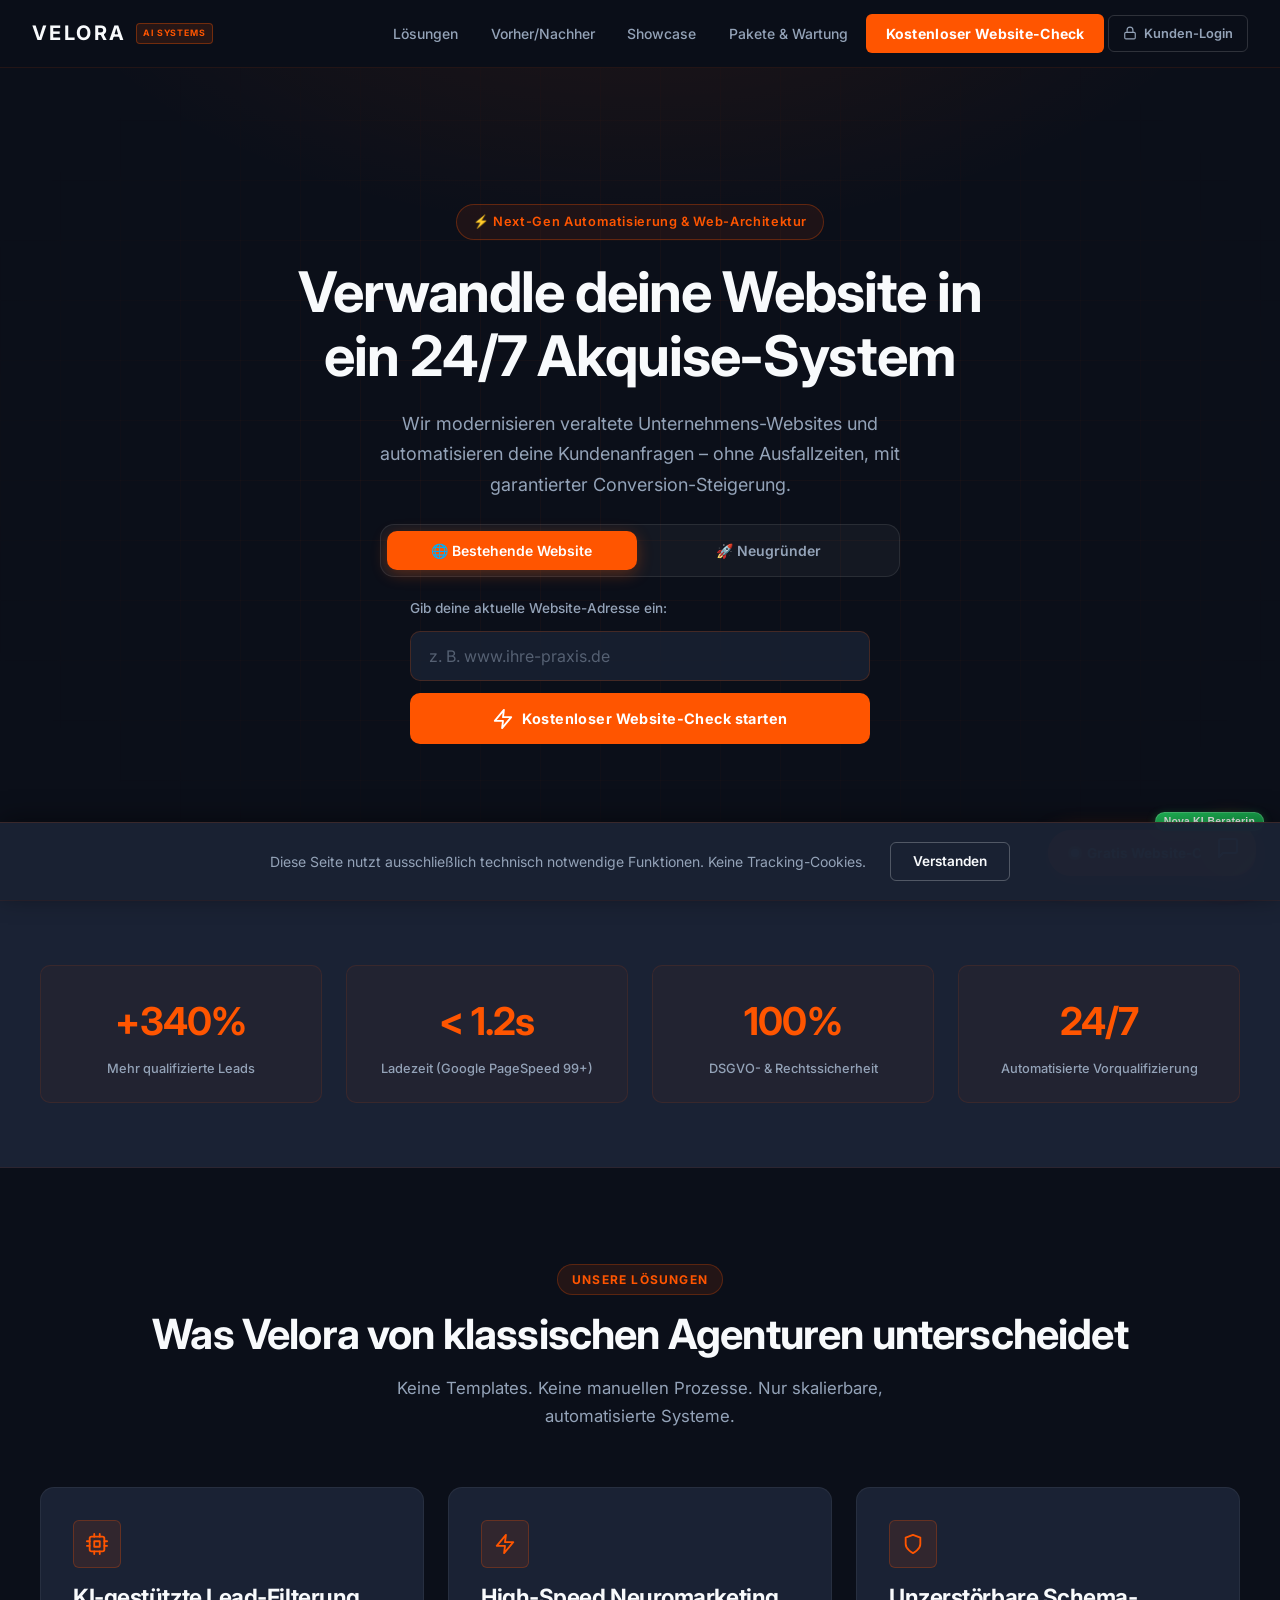
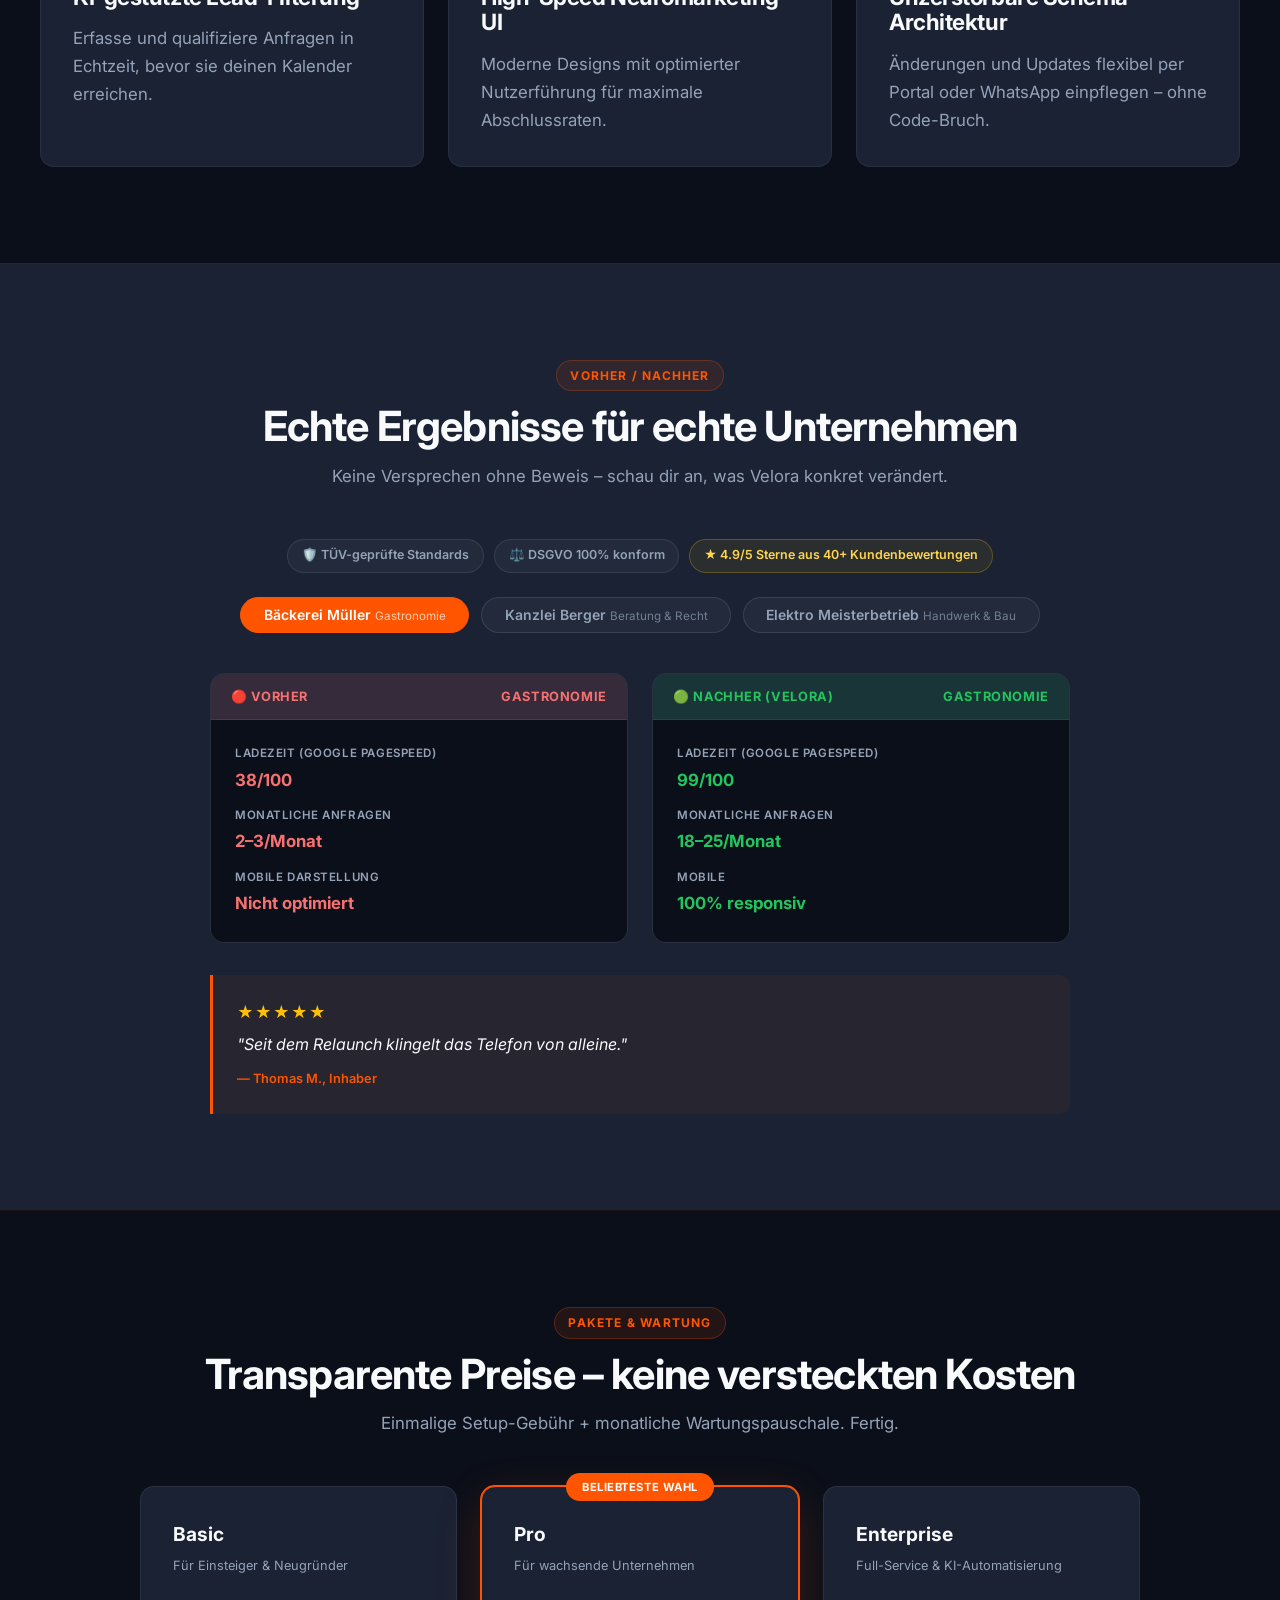
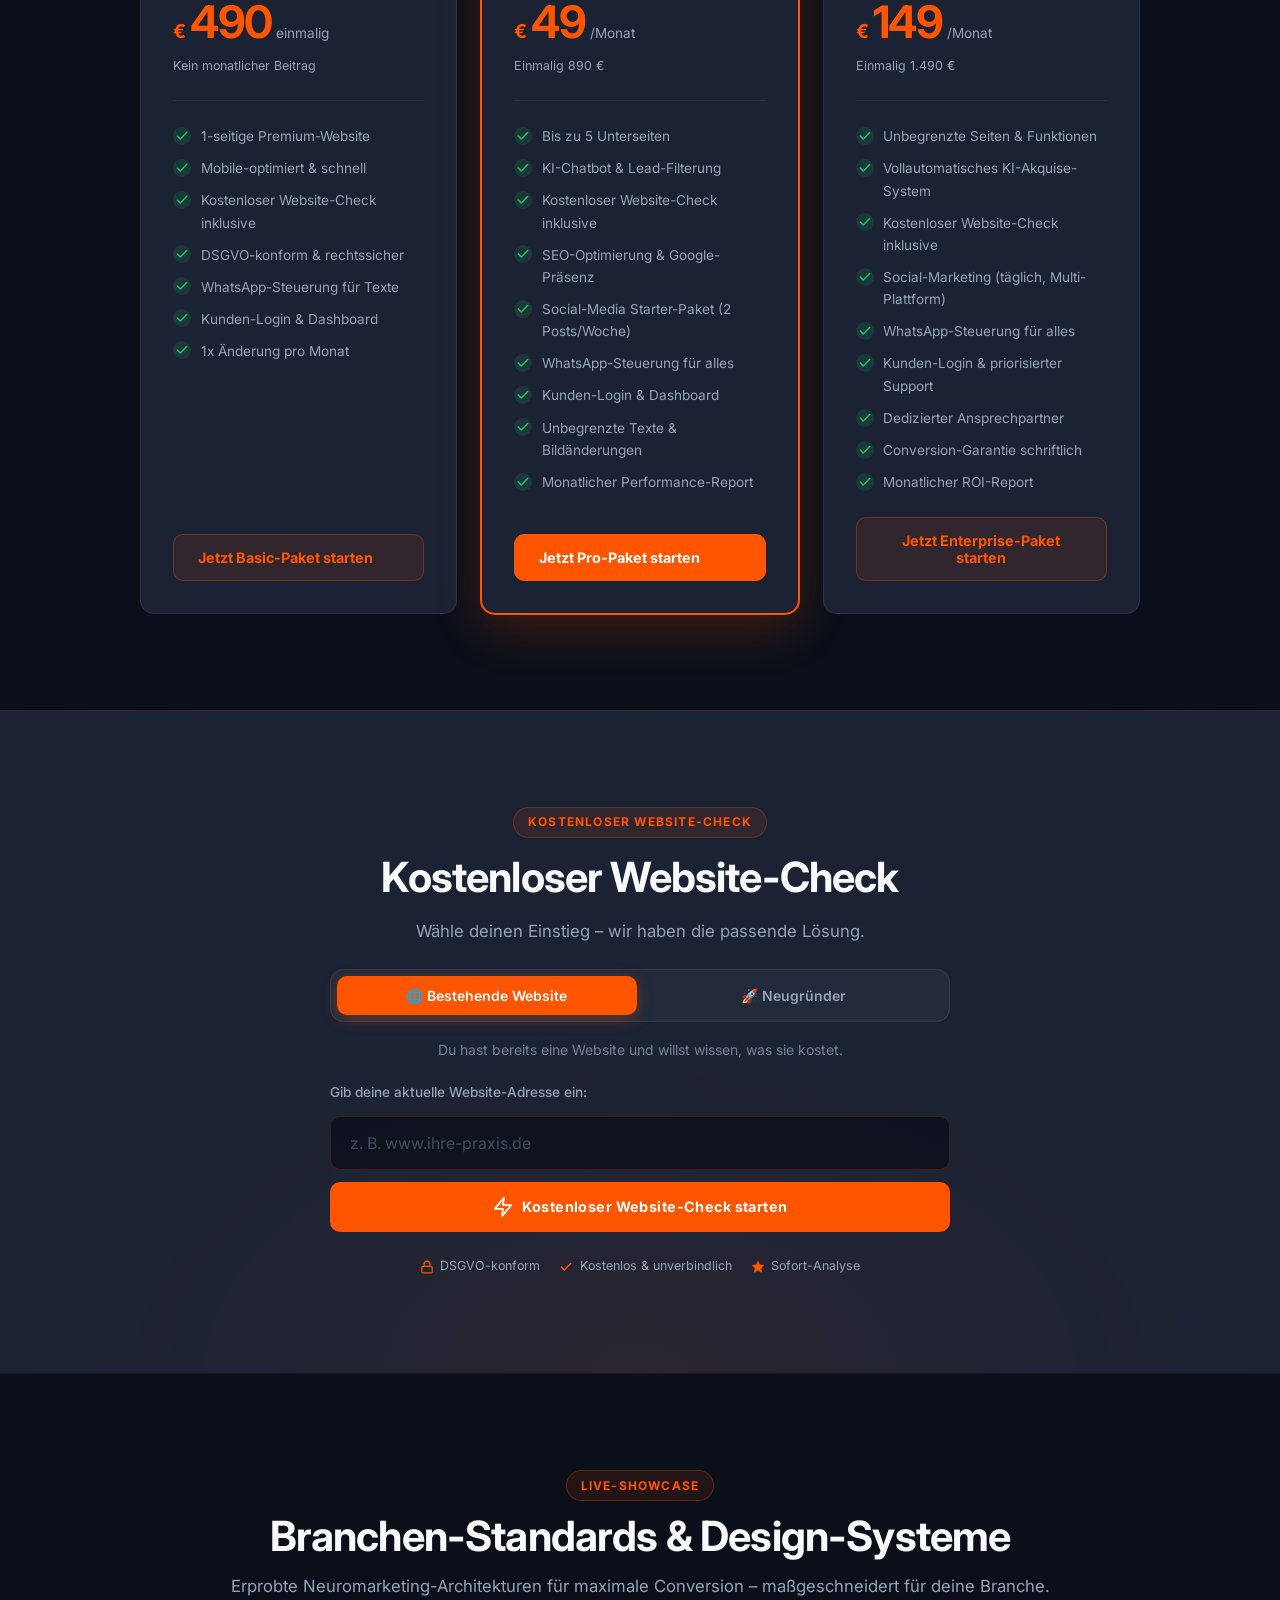
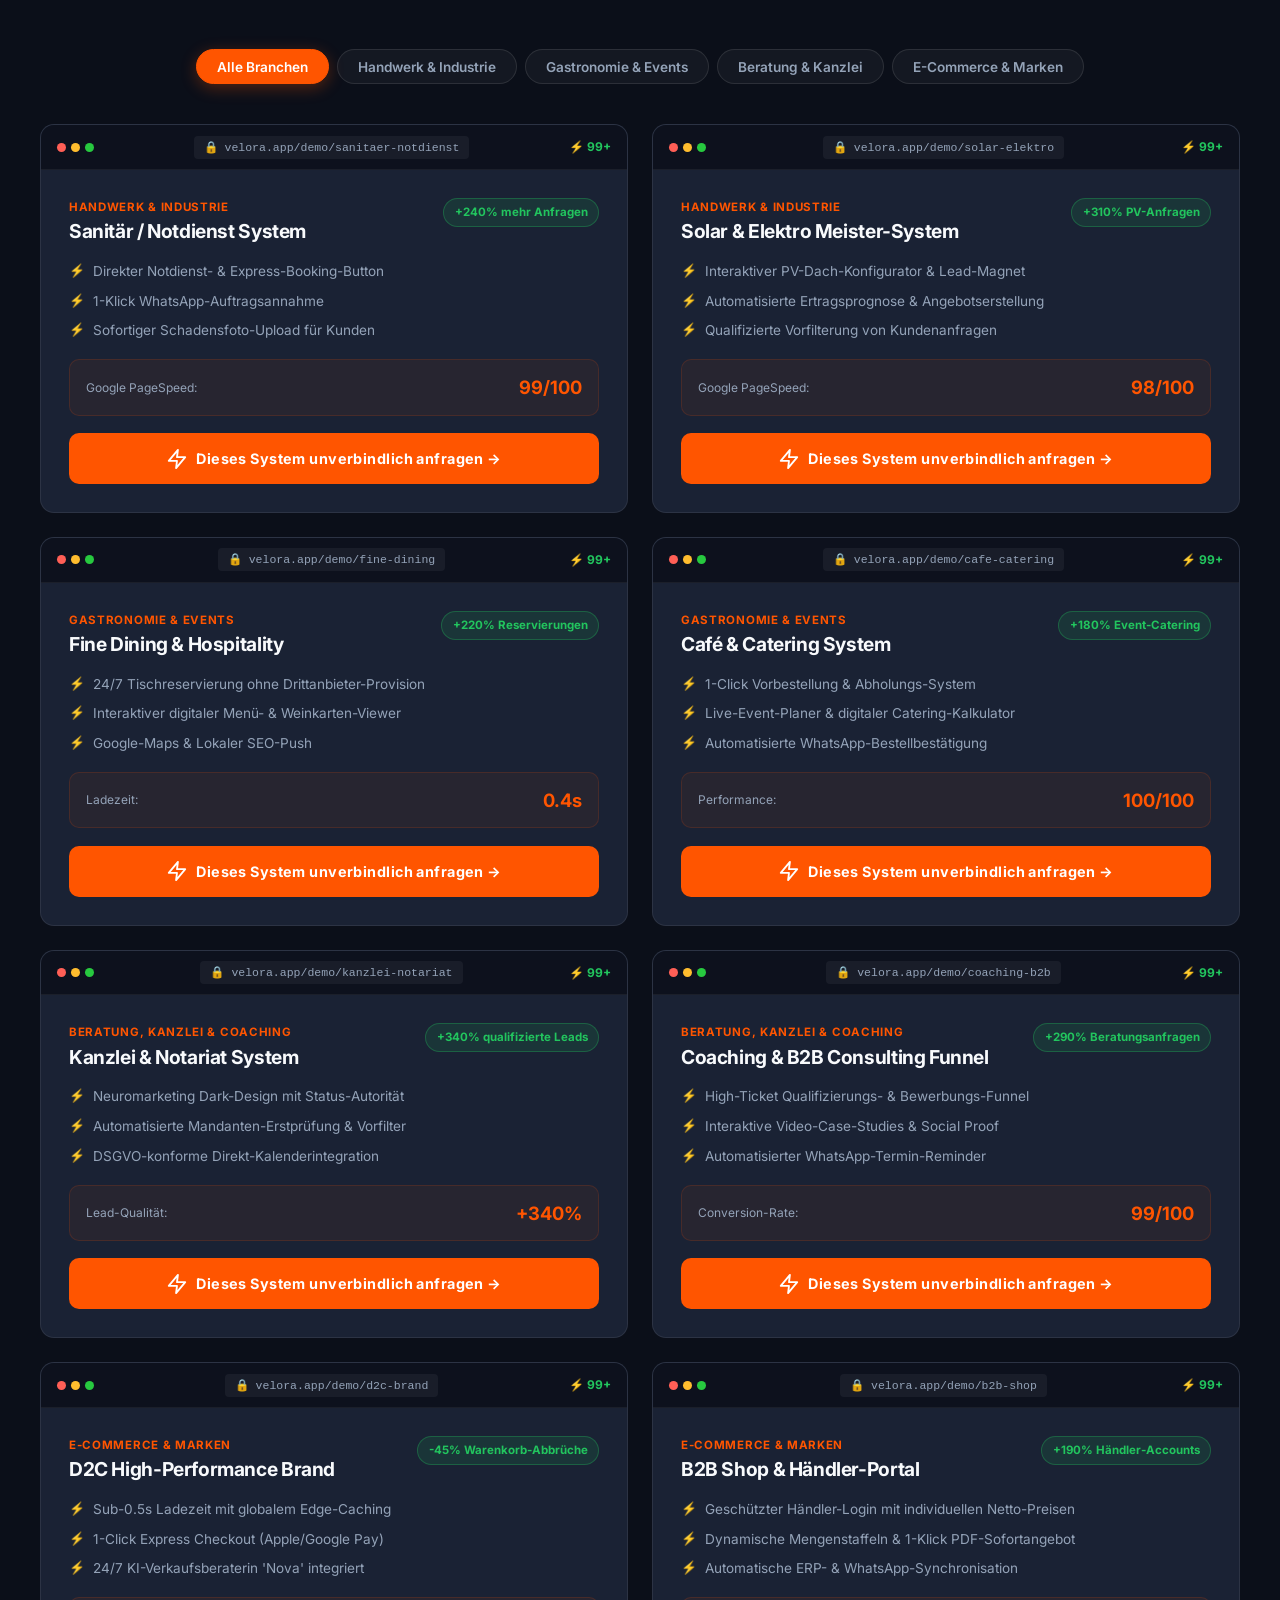
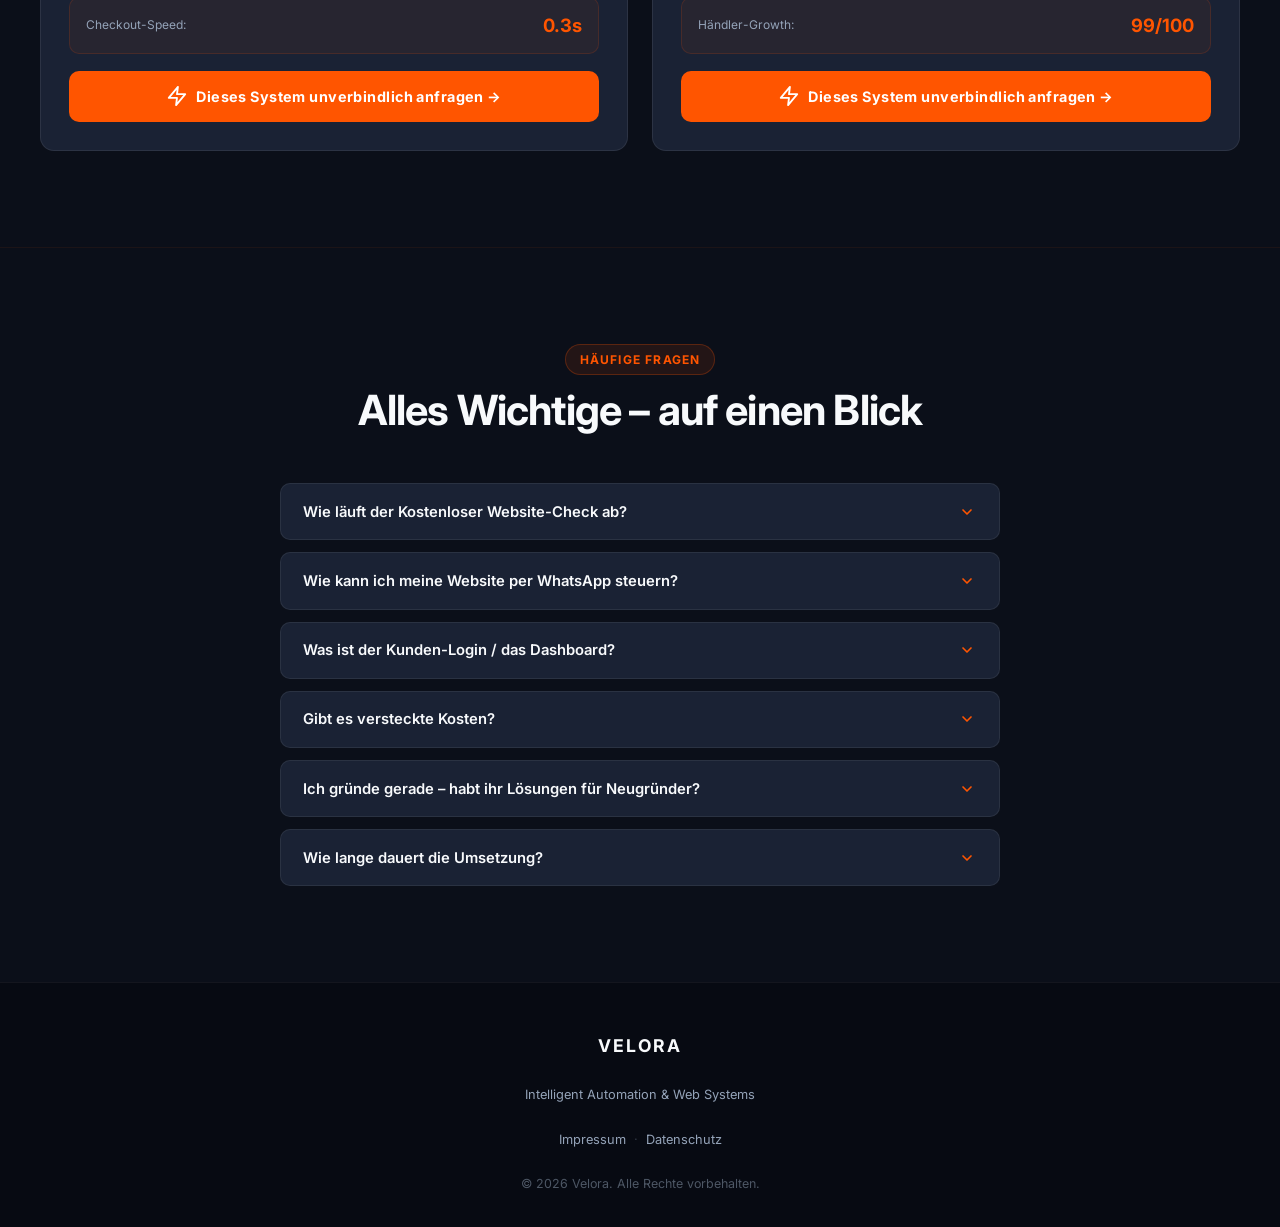
==== index.html @ 571283d9 "Initiales Update: Nova Button Entkopplung und UI Fixes" ====
<!DOCTYPE html>
<html lang="de">
<head>
  <meta charset="UTF-8">
  <meta name="viewport" content="width=device-width, initial-scale=1.0">
  <title>Velora – Kostenloser Website-Check & KI-Webdesign-Agentur</title>
  <meta name="description" content="Velora modernisiert Websites und automatisiert Kundenanfragen – mit KI-gestützter Lead-Filterung. Kostenloser Website-Check für Speed, Mobile & SEO.">
  <meta name="robots" content="index, follow">
  <link rel="preconnect" href="https://fonts.googleapis.com">
  <link rel="preconnect" href="https://fonts.gstatic.com" crossorigin>
  <link rel="preload" href="https://fonts.googleapis.com/css2?family=Inter:wght@300;400;500;600;700&display=swap" as="style">
  <link href="https://fonts.googleapis.com/css2?family=Inter:wght@300;400;500;600;700&display=swap" rel="stylesheet" media="print" onload="this.media='all'">
  <noscript>
    <link href="https://fonts.googleapis.com/css2?family=Inter:wght@300;400;500;600;700&display=swap" rel="stylesheet">
  </noscript>
  <link rel="stylesheet" href="style.css">
</head>
<body>

  <!-- SLOT 1: Navbar -->
  <nav id="slot-navbar" class="navbar" role="navigation" aria-label="Hauptnavigation"></nav>

  <main>
    <!-- SLOT 2: Hero + 2-Wege-Funnel-Einstieg -->
    <header id="slot-hero" class="hero" role="banner"></header>

    <!-- SLOT 3: Social Proof / Metrics -->
    <section id="slot-metrics" class="metrics-section" aria-label="Leistungskennzahlen"></section>

    <!-- SLOT 4: Features / Lösungen -->
    <section id="slot-features" class="features-section" aria-label="Unsere Lösungen"></section>

    <!-- SLOT 4b: Vorher/Nachher Showcase -->
    <section id="slot-showcase" class="showcase-section" aria-label="Vorher/Nachher Vergleich"></section>

    <!-- SLOT 4c: Pakete & Preise -->
    <section id="slot-pricing" class="pricing-section" aria-label="Pakete und Preise"></section>

    <!-- SLOT 5: Kostenloser Website-Check / 2-Wege-Funnel -->
    <section id="slot-funnel" class="funnel-section" aria-label="Kostenloser Website-Check starten"></section>

    <!-- SLOT 5b: Live-Showcase & Template-Sektion -->
    <section id="slot-templates" class="templates-section" aria-label="Branchen-Standards & Design-Systeme"></section>

    <!-- SLOT 5c: FAQ -->
    <section id="slot-faq" class="faq-section" aria-label="Häufige Fragen"></section>
  </main>

  <!-- SLOT 6: Footer / Legal Hub -->
  <footer id="slot-footer" role="contentinfo"></footer>

  <!-- High-Converting Express-Anfragemodal -->
  <div id="inquiry-modal" class="inquiry-modal-overlay hidden" role="dialog" aria-modal="true" aria-labelledby="modal-headline">
    <div class="inquiry-modal-dialog">
      <button id="modal-close-btn" class="modal-close-btn" aria-label="Modal schließen" type="button">✕</button>
      
      <div class="modal-header">
        <span id="modal-pkg-badge" class="modal-pkg-badge">Ausgewählt: Pro Paket</span>
        <h3 id="modal-headline" class="modal-title">Kostenloses Strategiekonzept anfordern</h3>
        <p class="modal-subtitle">Wir analysieren deine Anforderungen und erstellen einen 100% maßgeschneiderten Umsetzungsplan.</p>
      </div>

      <form id="inquiry-form" class="modal-form" novalidate>
        <div class="modal-field">
          <label for="modal-name" class="modal-label">Dein Name oder Unternehmensname</label>
          <input type="text" id="modal-name" name="name" class="modal-input" placeholder="z. B. Dr. Markus Weber" required autocomplete="name">
        </div>

        <div class="modal-field">
          <label for="modal-phone" class="modal-label">
            WhatsApp / Mobilnummer
            <span class="modal-label-hint">⚡ Bevorzugter Express-Kanal</span>
          </label>
          <div class="modal-input-icon-wrap">
            <span class="modal-input-icon">📱</span>
            <input type="tel" id="modal-phone" name="phone" class="modal-input with-icon" placeholder="z. B. +49 171 2345678" required autocomplete="tel">
          </div>
        </div>

        <div class="modal-field">
          <label for="modal-email" class="modal-label">E-Mail-Adresse</label>
          <input type="email" id="modal-email" name="email" class="modal-input" placeholder="z. B. weber@unternehmen.de" required autocomplete="email">
        </div>

        <button type="submit" id="modal-submit-btn" class="btn-primary modal-submit-btn">
          <span>Kostenloses Strategiekonzept anfordern →</span>
        </button>

        <div class="modal-trust-line">
          <span>🔒 100% vertraulich</span>
          <span>·</span>
          <span>⚡ Antwort in unter 15 Min.</span>
          <span>·</span>
          <span>🤝 Keine Verkaufsmaschen</span>
        </div>
      </form>

      <div id="modal-success-state" class="modal-success hidden" aria-live="polite">
        <div class="modal-success-icon">✅</div>
        <h4>Anfrage erfolgreich eingegangen!</h4>
        <p id="modal-success-msg">Vielen Dank! Wir erstellen dein maßgeschneidertes Strategiekonzept und melden uns in weniger als 15 Minuten bei dir.</p>
        <a id="modal-wa-direct-btn" href="#" target="_blank" rel="noopener noreferrer" class="btn-secondary modal-wa-btn">
          <span>💬 Direkt auf WhatsApp chatten</span>
        </a>
      </div>
    </div>
  </div>

  <!-- Cookie Banner (JS-injiziert) -->
  <div id="cookie-banner" class="cookie-banner hidden" role="dialog" aria-label="Cookie-Hinweis">
    <p>Diese Seite nutzt ausschließlich technisch notwendige Funktionen. Keine Tracking-Cookies.</p>
    <button id="accept-cookies" class="btn-outline">Verstanden</button>
  </div>

  <!-- Floating CTA -->
  <a id="floating-cta" href="#check" class="floating-cta" aria-label="Kostenloser Website-Check starten">
    <span class="floating-cta-pulse"></span>
    Gratis Website-Check
  </a>

  <!-- 24/7 Nova KI-Beraterin Chatbot Widget -->
  <div id="chatbot-widget" class="chatbot-widget" aria-label="Nova KI-Beraterin">
    <button id="chatbot-toggle" class="chatbot-toggle-btn" aria-expanded="false" aria-controls="chatbot-window">
      <svg xmlns="http://www.w3.org/2000/svg" width="24" height="24" viewBox="0 0 24 24" fill="none" stroke="currentColor" stroke-width="2" stroke-linecap="round" stroke-linejoin="round" aria-hidden="true"><path d="M21 15a2 2 0 0 1-2 2H7l-4 4V5a2 2 0 0 1 2-2h14a2 2 0 0 1 2 2z"/></svg>
      <span class="chatbot-badge">Nova KI-Beraterin</span>
    </button>
    <div id="chatbot-window" class="chatbot-window hidden" role="dialog" aria-label="Nova KI-Beraterin Chat">
      <!-- Mobiler Drag-Handle -->
      <div class="chatbot-drag-handle-wrap" id="chatbot-drag-handle-area" aria-hidden="true">
        <div class="chatbot-drag-handle"></div>
      </div>

      <div class="chatbot-header" id="chatbot-header">
        <div class="chatbot-header-info">
          <span class="chatbot-nova-name">⚡ Nova</span>
          <span class="chatbot-status">● Online – 24/7 KI-Beraterin</span>
        </div>
        <div style="display:flex;align-items:center;gap:0.5rem;">
          <button id="chatbot-mute" class="chatbot-mute-btn" type="button" aria-label="Ton aus" title="Ton ein/aus">🔊</button>
          <button id="chatbot-close" class="chatbot-close-btn" type="button" aria-label="Chat schließen" title="Chat schließen">✕</button>
        </div>
      </div>
      <div class="chatbot-body" id="chatbot-messages">
        <div class="chat-msg bot">
          <p>Hallo! Ich bin <strong>Nova</strong>, deine KI-Beraterin von Velora. Ich helfe dir bei Fragen zu Preisen, Website-Check, WhatsApp-Steuerung und mehr. Wie kann ich dir helfen?</p>
        </div>
        <div class="chatbot-quick-btns">
          <button class="quick-btn" data-query="Preise">💶 Preise</button>
          <button class="quick-btn" data-query="Website-Check">🔍 Website-Check</button>
          <button class="quick-btn" data-query="WhatsApp">📱 WhatsApp</button>
          <button class="quick-btn" data-query="Neugründer">🚀 Neugründer</button>
        </div>
      </div>
      <div class="chatbot-input-area">
        <label for="chatbot-input" class="visually-hidden">Deine Nachricht</label>
        <input type="text" id="chatbot-input" placeholder="Frage eingeben..." autocomplete="off" maxlength="300">
        <button id="chatbot-send" aria-label="Senden">
          <svg xmlns="http://www.w3.org/2000/svg" width="16" height="16" viewBox="0 0 24 24" fill="none" stroke="currentColor" stroke-width="2.5" stroke-linecap="round" stroke-linejoin="round" aria-hidden="true"><line x1="22" y1="2" x2="11" y2="13"/><polygon points="22 2 15 22 11 13 2 9 22 2"/></svg>
          Senden
        </button>
      </div>
    </div>
  </div>

  <script src="script.js" defer></script>
</body>
</html>
---- style.css ----
/* ============================================================
   VELORA – style.css
   Engine-Datei: KEINE direkten Brand-Werte hier.
   Alle Tokens werden via :root CSS-Variablen aus script.js gesetzt.
   Rule 00: Layout IMMER flex-direction:column / width:100%
   Rule 02: 60-30-10 Neuromarketing Dark-Theme (Schwarz / Slate / Orange)

   MOBILE-FIRST (Modul-Schritt 1)
   • Breakpoint 767px: Hamburger-Menü, Floating-Zonen, Chatbot-Fullscreen
   • Breakpoint 480px: Kleine Screens, fluide clamp()-Werte
   • Floating-CTA: rechts-unten | Nova-Icon: links-unten — NO-OVERLAP
   • Chatbot: isoliertes Fullscreen-Modal auf Mobile (z-index 1200)
   ============================================================ */

/* ---------- RESET & BASE ---------- */
*, *::before, *::after {
  margin: 0;
  padding: 0;
  box-sizing: border-box;
}

html {
  scroll-behavior: smooth;
  font-size: 16px;
  /* Mobile-Unfreeze: immer scrollbar */
  overflow-y: auto;
}

body {
  background-color: var(--color-primary, #0B0F19);
  color: var(--color-text-primary, #F8FAFC);
  font-family: var(--font-family, 'Inter', sans-serif);
  line-height: 1.65;
  overflow-x: hidden;
  /* Mobile-Unfreeze: kein globaler overflow-hidden ausser explizit gesetzt */
  overflow-y: auto;
  -webkit-font-smoothing: antialiased;
  -moz-osx-font-smoothing: grayscale;
  text-rendering: optimizeLegibility;
}

/* Gestochen scharfe Lesbarkeit: KEIN Blur auf Hauptstrukturen */
body, header, main, #slot-hero, .hero, .navbar, footer, section {
  backdrop-filter: none !important;
  -webkit-backdrop-filter: none !important;
  filter: none !important;
}

/* ---------- TYPOGRAPHY ---------- */
h1, h2, h3, h4 {
  font-weight: var(--heading-weight, 700);
  line-height: 1.15;
  letter-spacing: -0.02em;
}

h1 { font-size: clamp(2rem, 5vw, 3.5rem); }
h2 { font-size: clamp(1.6rem, 3.5vw, 2.6rem); }
h3 { font-size: clamp(1.1rem, 2.5vw, 1.4rem); }

p {
  font-size: clamp(0.95rem, 2vw, 1.05rem);
  color: var(--color-text-secondary, #94A3B8);
  word-break: break-word;
}

a {
  color: var(--color-accent, #FF5500);
  text-decoration: none;
  transition: opacity 0.2s ease;
}

a:hover { opacity: 0.8; }

/* ---------- UTILITY ---------- */
.hidden { display: none !important; }

.visually-hidden {
  position: absolute;
  width: 1px; height: 1px;
  margin: -1px; overflow: hidden;
  clip: rect(0,0,0,0); white-space: nowrap; border: 0;
}

.container {
  width: 100%;
  max-width: var(--container-width, 1200px);
  margin: 0 auto;
  padding: 0 1.5rem;
}

/* ---------- SLOT 1: NAVBAR ---------- */
.navbar {
  position: fixed;
  top: 0; left: 0; right: 0;
  z-index: 900;
  display: flex;
  align-items: center;
  justify-content: space-between;
  padding: 0 2rem;
  height: 68px;
  background: rgba(11, 15, 25, 0.98);
  border-bottom: 1px solid color-mix(in srgb, var(--color-accent, #FF5500) 10%, transparent);
  transition: background 0.3s ease;
}

.navbar.scrolled {
  background: rgba(11, 15, 25, 0.98);
  box-shadow: 0 4px 30px rgba(0, 0, 0, 0.5);
}

/* Logo */
.navbar-logo {
  display: flex;
  align-items: center;
  gap: 0.6rem;
  text-decoration: none;
}

.logo-text {
  font-size: 1.25rem;
  font-weight: 700;
  letter-spacing: 0.12em;
  color: var(--color-text-primary, #F8FAFC);
}

.logo-badge {
  font-size: 0.55rem;
  font-weight: 700;
  letter-spacing: 0.1em;
  color: var(--color-accent, #FF5500);
  background: rgba(255, 85, 0, 0.12);
  border: 1px solid rgba(255, 85, 0, 0.35);
  padding: 2px 6px;
  border-radius: 4px;
  white-space: nowrap;
}

/* Nav links */
.navbar-nav {
  display: flex;
  align-items: center;
  gap: 0.25rem;
  list-style: none;
}

.nav-item a {
  display: block;
  padding: 0.5rem 0.9rem;
  font-size: 0.875rem;
  font-weight: 500;
  color: var(--color-text-secondary, #94A3B8);
  border-radius: var(--radius-sm, 6px);
  transition: color 0.2s, background 0.2s;
}

.nav-item a:hover {
  color: var(--color-text-primary, #F8FAFC);
  background: rgba(255,255,255,0.05);
  opacity: 1;
}

/* Nav CTA – Orange */
.nav-item.is-cta a {
  background: var(--color-accent, #FF5500);
  color: #fff !important;
  font-weight: 700;
  padding: 0.5rem 1.2rem;
  border-radius: var(--radius-sm, 6px);
  letter-spacing: 0.02em;
  transition: background 0.2s, transform 0.15s, box-shadow 0.2s;
}

.nav-item.is-cta a:hover {
  background: var(--color-accent-hover, #E04B00);
  transform: translateY(-1px);
  box-shadow: 0 4px 16px rgba(255, 85, 0, 0.4);
  opacity: 1;
}

/* Portal-Login Button */
.nav-item.is-portal-link a {
  display: flex;
  align-items: center;
  gap: 0.4rem;
  font-size: 0.8rem;
  font-weight: 600;
  color: var(--color-text-secondary, #94A3B8) !important;
  border: 1px solid rgba(255,255,255,0.15);
  border-radius: var(--radius-sm, 6px);
  padding: 0.45rem 0.9rem;
  transition: border-color 0.2s, color 0.2s;
}

.nav-item.is-portal-link a:hover {
  border-color: var(--color-accent, #FF5500);
  color: var(--color-text-primary, #F8FAFC) !important;
  opacity: 1;
}

/* ---------- SLOT 2: HERO ---------- */
.hero {
  position: relative;
  min-height: 100vh;
  display: flex;
  align-items: center;
  justify-content: center;
  padding: 8rem 1.5rem 5rem;
  overflow: hidden;
  background: radial-gradient(ellipse 80% 60% at 50% -10%, rgba(255, 85, 0, 0.10) 0%, transparent 60%),
              var(--color-primary, #0B0F19);
}

/* Animated grid */
.hero::before {
  content: '';
  position: absolute;
  inset: 0;
  background-image:
    linear-gradient(rgba(255, 85, 0, 0.04) 1px, transparent 1px),
    linear-gradient(90deg, rgba(255, 85, 0, 0.04) 1px, transparent 1px);
  background-size: 60px 60px;
  mask-image: radial-gradient(ellipse at center, black 30%, transparent 80%);
  -webkit-mask-image: radial-gradient(ellipse at center, black 30%, transparent 80%);
  pointer-events: none;
}

.hero-inner {
  position: relative;
  z-index: 1;
  width: 100%;
  max-width: 780px;
  text-align: center;
  display: flex;
  flex-direction: column;
  align-items: center;
  gap: 1.25rem;
  animation: heroFadeUp 0.6s ease both;
}

.hero-badge {
  display: inline-flex;
  align-items: center;
  gap: 0.5rem;
  font-size: 0.8rem;
  font-weight: 600;
  letter-spacing: 0.05em;
  color: var(--color-accent, #FF5500);
  background: rgba(255, 85, 0, 0.08);
  border: 1px solid rgba(255, 85, 0, 0.3);
  padding: 0.4rem 1rem;
  border-radius: 999px;
}

.hero-headline {
  color: var(--color-text-primary, #F8FAFC);
  max-width: 700px;
}

.hero-headline em {
  font-style: normal;
  color: var(--color-accent, #FF5500);
}

.hero-subheadline {
  max-width: 580px;
  font-size: clamp(1rem, 2vw, 1.125rem);
  color: var(--color-text-secondary, #94A3B8);
  line-height: 1.7;
}

/* Hero 2-Wege-Funnel Tabs */
.hero-tabs {
  display: flex;
  width: 100%;
  max-width: 520px;
  background: rgba(255, 255, 255, 0.04);
  border: 1px solid rgba(255, 255, 255, 0.09);
  border-radius: var(--radius-lg, 14px);
  padding: 0.35rem;
  gap: 0.35rem;
  margin-top: 0.25rem;
}

.hero-tab-btn {
  flex: 1;
  display: flex;
  align-items: center;
  justify-content: center;
  gap: 0.5rem;
  padding: 0.7rem 1rem;
  font-family: inherit;
  font-size: 0.875rem;
  font-weight: 600;
  background: transparent;
  border: none;
  border-radius: var(--radius-md, 10px);
  color: var(--color-text-secondary, #94A3B8);
  cursor: pointer;
  transition: all 0.2s ease;
}

.hero-tab-btn.active {
  background: var(--color-accent, #FF5500);
  color: #fff;
  box-shadow: 0 4px 16px rgba(255, 85, 0, 0.3);
}

.hero-tab-btn:not(.active):hover {
  background: rgba(255, 255, 255, 0.06);
  color: var(--color-text-primary, #F8FAFC);
}

.hero-tab-content {
  display: none;
  width: 100%;
  max-width: 540px;
  animation: heroFadeUp 0.3s ease both;
}

.hero-tab-content.active {
  display: flex;
  flex-direction: column;
  align-items: center;
  width: 100%;
}

.hero-founder-wrapper {
  display: flex;
  flex-direction: column;
  width: 100%;
  gap: 0.75rem;
}

.hero-founder-desc {
  font-size: 0.875rem;
  color: var(--color-text-secondary, #94A3B8);
  text-align: center;
}

/* Hero CTA buttons (Rule 00: vertikal gestapelt auf Mobile) */
.hero-cta-group {
  display: flex;
  flex-direction: column;
  width: 100%;
  max-width: 420px;
  gap: 0.75rem;
  align-items: stretch;
}

@media (min-width: 480px) {
  .hero-cta-group {
    flex-direction: row;
    justify-content: center;
    max-width: none;
    width: auto;
  }
}

/* Hero Lead-Form (Rule 00: vertikal) */
.hero-form {
  display: flex;
  flex-direction: column;
  width: 100%;
  max-width: 460px;
  gap: 0.75rem;
}

.hero-form-label {
  text-align: left;
  font-size: 0.85rem;
  font-weight: 500;
  color: var(--color-text-secondary, #94A3B8);
}

.hero-form-input {
  width: 100%;
  box-sizing: border-box;
  padding: 0.875rem 1.1rem;
  background: rgba(26, 34, 52, 0.8);
  border: 1px solid rgba(255, 85, 0, 0.2);
  border-radius: var(--radius-md, 10px);
  color: var(--color-text-primary, #F8FAFC);
  font-family: inherit;
  font-size: 1rem;
  transition: border-color 0.25s, box-shadow 0.25s;
}

.hero-form-input::placeholder {
  color: rgba(148, 163, 184, 0.5);
}

.hero-form-input:focus {
  outline: none;
  border-color: var(--color-accent, #FF5500);
  box-shadow: 0 0 0 3px rgba(255, 85, 0, 0.12);
}

.hero-form-input.error {
  border-color: #f87171;
  box-shadow: 0 0 0 3px rgba(248, 113, 113, 0.12);
}

.hero-form-error {
  font-size: 0.8rem;
  color: #f87171;
  text-align: left;
  display: none;
}

.hero-form-error.visible { display: block; }

/* ---------- BUTTONS ---------- */
.btn-primary {
  display: inline-flex;
  align-items: center;
  justify-content: center;
  gap: 0.5rem;
  padding: 0.9rem 1.8rem;
  background: var(--color-accent, #FF5500);
  color: #fff;
  font-family: inherit;
  font-size: 0.9rem;
  font-weight: 700;
  letter-spacing: 0.03em;
  border: none;
  border-radius: var(--radius-md, 10px);
  cursor: pointer;
  transition: background 0.2s, transform 0.15s, box-shadow 0.2s;
  white-space: nowrap;
  width: 100%;
  box-sizing: border-box;
}

.btn-primary:hover {
  background: var(--color-accent-hover, #E04B00);
  transform: translateY(-2px);
  box-shadow: 0 8px 24px rgba(255, 85, 0, 0.35);
  opacity: 1;
}

.btn-primary:active { transform: translateY(0); }
.btn-primary:disabled { opacity: 0.6; cursor: not-allowed; transform: none; }

.btn-secondary {
  display: inline-flex;
  align-items: center;
  justify-content: center;
  gap: 0.5rem;
  padding: 0.9rem 1.8rem;
  background: transparent;
  color: var(--color-text-primary, #F8FAFC);
  font-family: inherit;
  font-size: 0.9rem;
  font-weight: 600;
  letter-spacing: 0.03em;
  border: 1px solid rgba(248, 250, 252, 0.2);
  border-radius: var(--radius-md, 10px);
  cursor: pointer;
  transition: border-color 0.2s, background 0.2s;
  white-space: nowrap;
  width: 100%;
  box-sizing: border-box;
}

.btn-secondary:hover {
  border-color: rgba(248, 250, 252, 0.5);
  background: rgba(255,255,255,0.05);
  opacity: 1;
}

.btn-outline {
  display: inline-flex;
  align-items: center;
  justify-content: center;
  padding: 0.65rem 1.4rem;
  background: transparent;
  color: var(--color-text-primary, #F8FAFC);
  font-family: inherit;
  font-size: 0.85rem;
  font-weight: 600;
  border: 1px solid rgba(248,250,252,0.25);
  border-radius: var(--radius-sm, 6px);
  cursor: pointer;
  transition: all 0.2s;
}

.btn-outline:hover {
  background: rgba(255,255,255,0.08);
  border-color: rgba(248,250,252,0.5);
  opacity: 1;
}

/* ---------- SLOT 3: METRICS ---------- */
.metrics-section {
  padding: 4rem 1.5rem;
  background: var(--color-secondary, #1A2234);
  border-top: 1px solid rgba(255, 85, 0, 0.08);
  border-bottom: 1px solid rgba(255, 85, 0, 0.08);
  transform: translateZ(0);
  contain: content;
}

.metrics-grid {
  display: grid;
  grid-template-columns: repeat(2, 1fr);
  gap: 1.5rem;
  max-width: var(--container-width, 1200px);
  margin: 0 auto;
}

@media (min-width: 640px) {
  .metrics-grid { grid-template-columns: repeat(4, 1fr); }
}

.metric-card {
  display: flex;
  flex-direction: column;
  align-items: center;
  text-align: center;
  gap: 0.4rem;
  padding: 1.5rem 1rem;
  border-radius: var(--radius-md, 10px);
  background: rgba(255, 85, 0, 0.04);
  border: 1px solid rgba(255, 85, 0, 0.1);
  transition: transform 0.3s, border-color 0.3s;
  opacity: 0;
  transform: translateY(20px);
}

.metric-card.visible {
  opacity: 1;
  transform: translateY(0);
  transition: opacity 0.6s ease, transform 0.6s ease, border-color 0.3s;
}

.metric-card:hover {
  border-color: rgba(255, 85, 0, 0.3);
  transform: translateY(-4px);
}

.metric-value {
  font-size: clamp(1.6rem, 4vw, 2.4rem);
  font-weight: 700;
  color: var(--color-accent, #FF5500);
  letter-spacing: -0.02em;
}

.metric-label {
  font-size: 0.8rem;
  font-weight: 500;
  color: var(--color-text-secondary, #94A3B8);
  line-height: 1.4;
}

/* ---------- SLOT 4: FEATURES / SOLUTIONS ---------- */
.features-section {
  padding: 6rem 1.5rem;
  background: var(--color-primary, #0B0F19);
  transform: translateZ(0);
  contain: content;
}

.features-header {
  text-align: center;
  margin-bottom: 3.5rem;
  display: flex;
  flex-direction: column;
  align-items: center;
  gap: 1rem;
}

.features-header h2 { color: var(--color-text-primary, #F8FAFC); }
.features-header p { max-width: 560px; }

.features-grid {
  display: grid;
  grid-template-columns: 1fr;
  gap: 1.5rem;
  max-width: var(--container-width, 1200px);
  margin: 0 auto;
}

@media (min-width: 640px) {
  .features-grid { grid-template-columns: repeat(3, 1fr); }
}

.feature-card {
  display: flex;
  flex-direction: column;
  gap: 1rem;
  padding: 2rem;
  background: var(--color-secondary, #1A2234);
  border: 1px solid rgba(255,255,255,0.06);
  border-radius: var(--radius-lg, 14px);
  transition: border-color 0.3s, transform 0.3s, box-shadow 0.3s;
  opacity: 0;
  transform: translateY(24px);
}

.feature-card.visible {
  opacity: 1;
  transform: translateY(0);
  transition: opacity 0.7s ease, transform 0.7s ease, border-color 0.3s, box-shadow 0.3s;
}

.feature-card:hover {
  border-color: rgba(255, 85, 0, 0.25);
  transform: translateY(-5px);
  box-shadow: 0 16px 40px rgba(0,0,0,0.3);
}

.feature-icon {
  width: 48px;
  height: 48px;
  display: flex;
  align-items: center;
  justify-content: center;
  background: rgba(255, 85, 0, 0.1);
  border: 1px solid rgba(255, 85, 0, 0.25);
  border-radius: var(--radius-sm, 6px);
  color: var(--color-accent, #FF5500);
  flex-shrink: 0;
}

.feature-icon svg { width: 22px; height: 22px; }
.feature-card h3 { color: var(--color-text-primary, #F8FAFC); }

/* ---------- SLOT 4b: SHOWCASE (Vorher/Nachher) ---------- */
.showcase-section {
  padding: 6rem 1.5rem;
  background: var(--color-secondary, #1A2234);
  border-top: 1px solid rgba(255, 85, 0, 0.07);
}

.section-header {
  text-align: center;
  margin-bottom: 3rem;
  display: flex;
  flex-direction: column;
  align-items: center;
  gap: 0.75rem;
}

.section-header h2 { color: var(--color-text-primary, #F8FAFC); }
.section-label {
  display: inline-block;
  font-size: 0.75rem;
  font-weight: 700;
  letter-spacing: 0.1em;
  text-transform: uppercase;
  color: var(--color-accent, #FF5500);
  background: rgba(255, 85, 0, 0.1);
  border: 1px solid rgba(255, 85, 0, 0.25);
  padding: 0.3rem 0.85rem;
  border-radius: 999px;
}

/* Showcase Tabs */
.showcase-trust-bar {
  display: flex;
  align-items: center;
  justify-content: center;
  gap: 0.65rem;
  flex-wrap: wrap;
  margin: 1.25rem auto 1.5rem;
  max-width: 800px;
}

.showcase-trust-pill {
  display: inline-flex;
  align-items: center;
  gap: 0.4rem;
  padding: 0.35rem 0.85rem;
  background: rgba(255, 255, 255, 0.04);
  border: 1px solid rgba(255, 255, 255, 0.09);
  border-radius: 999px;
  font-size: 0.78rem;
  font-weight: 600;
  color: var(--color-text-secondary, #94A3B8);
}

.showcase-trust-pill.gold {
  background: rgba(255, 193, 7, 0.08);
  border-color: rgba(255, 193, 7, 0.25);
  color: #FFD54F;
}

.showcase-tabs {
  display: flex;
  justify-content: center;
  gap: 0.75rem;
  flex-wrap: wrap;
  margin-bottom: 2.5rem;
}

.showcase-tab-btn {
  padding: 0.55rem 1.4rem;
  font-family: inherit;
  font-size: 0.875rem;
  font-weight: 600;
  background: rgba(255,255,255,0.04);
  border: 1px solid rgba(255,255,255,0.1);
  border-radius: 999px;
  color: var(--color-text-secondary, #94A3B8);
  cursor: pointer;
  transition: all 0.2s;
}

.showcase-tab-btn.active,
.showcase-tab-btn:hover {
  background: var(--color-accent, #FF5500);
  border-color: var(--color-accent, #FF5500);
  color: #fff;
}

/* Showcase Slide */
.showcase-slide {
  display: none;
  max-width: 860px;
  margin: 0 auto;
  animation: heroFadeUp 0.4s ease both;
}

.showcase-slide.active { display: block; }

.showcase-compare {
  display: grid;
  grid-template-columns: 1fr 1fr;
  gap: 1.5rem;
}

@media (max-width: 640px) {
  .showcase-compare { grid-template-columns: 1fr; }
}

.showcase-card {
  border-radius: var(--radius-lg, 14px);
  overflow: hidden;
  border: 1px solid rgba(255,255,255,0.07);
}

.showcase-card-header {
  padding: 0.75rem 1.25rem;
  font-size: 0.8rem;
  font-weight: 700;
  letter-spacing: 0.05em;
  text-transform: uppercase;
  display: flex;
  align-items: center;
  justify-content: space-between;
}

.showcase-card-header.before {
  background: rgba(248,113,113,0.12);
  color: #f87171;
  border-bottom: 1px solid rgba(248,113,113,0.15);
}

.showcase-card-header.after {
  background: rgba(34,197,94,0.12);
  color: #22c55e;
  border-bottom: 1px solid rgba(34,197,94,0.15);
}

.showcase-card-body {
  padding: 1.5rem;
  background: var(--color-primary, #0B0F19);
  display: flex;
  flex-direction: column;
  gap: 0.75rem;
}

.showcase-stat {
  display: flex;
  flex-direction: column;
  gap: 0.2rem;
}

.showcase-stat-label {
  font-size: 0.72rem;
  font-weight: 600;
  letter-spacing: 0.05em;
  text-transform: uppercase;
  color: var(--color-text-secondary, #94A3B8);
}

.showcase-stat-value {
  font-size: 1.05rem;
  font-weight: 700;
  color: var(--color-text-primary, #F8FAFC);
}

.showcase-stat-value.bad  { color: #f87171; }
.showcase-stat-value.good { color: #22c55e; }

/* Speed bar */
.speed-bar-wrap {
  width: 100%;
  height: 6px;
  background: rgba(255,255,255,0.08);
  border-radius: 999px;
  overflow: hidden;
}

.speed-bar {
  height: 100%;
  border-radius: 999px;
  transition: width 1s ease;
}

.speed-bar.bad  { background: #f87171; }
.speed-bar.good { background: #22c55e; }

.showcase-quote {
  margin-top: 2rem;
  padding: 1.5rem;
  background: rgba(255, 85, 0, 0.06);
  border-left: 3px solid var(--color-accent, #FF5500);
  border-radius: 0 var(--radius-md, 10px) var(--radius-md, 10px) 0;
  max-width: 860px;
  margin-left: auto;
  margin-right: auto;
}

.showcase-quote p {
  font-size: 1rem;
  font-style: italic;
  color: var(--color-text-primary, #F8FAFC);
  margin-bottom: 0.4rem;
}

.showcase-quote cite {
  font-size: 0.8rem;
  color: var(--color-accent, #FF5500);
  font-style: normal;
  font-weight: 600;
}

/* ---------- SLOT 4c: PRICING ---------- */
.pricing-section {
  padding: 6rem 1.5rem;
  background: var(--color-primary, #0B0F19);
  border-top: 1px solid rgba(255, 85, 0, 0.07);
}

.pricing-grid {
  display: grid;
  grid-template-columns: 1fr;
  gap: 1.5rem;
  max-width: 1000px;
  margin: 0 auto;
}

@media (min-width: 720px) {
  .pricing-grid { grid-template-columns: repeat(3, 1fr); }
}

.pricing-card {
  position: relative;
  display: flex;
  flex-direction: column;
  padding: 2rem;
  background: var(--color-secondary, #1A2234);
  border: 1px solid rgba(255,255,255,0.07);
  border-radius: var(--radius-lg, 14px);
  transition: transform 0.3s, box-shadow 0.3s;
  opacity: 0;
  transform: translateY(24px);
}

.pricing-card.visible {
  opacity: 1;
  transform: translateY(0);
  transition: opacity 0.5s ease, transform 0.5s ease, border-color 0.3s, box-shadow 0.3s;
}

.pricing-card:hover {
  transform: translateY(-5px);
  box-shadow: 0 20px 50px rgba(0,0,0,0.3);
}

.pricing-card.highlighted {
  border-color: var(--color-accent, #FF5500);
  box-shadow: 0 0 0 1px var(--color-accent, #FF5500), 0 16px 48px rgba(255, 85, 0, 0.2);
}

.pricing-badge {
  position: absolute;
  top: -14px;
  left: 50%;
  transform: translateX(-50%);
  background: var(--color-accent, #FF5500);
  color: #fff;
  font-size: 0.7rem;
  font-weight: 700;
  letter-spacing: 0.05em;
  text-transform: uppercase;
  padding: 0.3rem 1rem;
  border-radius: 999px;
  white-space: nowrap;
}

.pricing-name {
  font-size: 1.2rem;
  font-weight: 700;
  color: var(--color-text-primary, #F8FAFC);
  margin-bottom: 0.25rem;
}

.pricing-subtitle {
  font-size: 0.8rem;
  color: var(--color-text-secondary, #94A3B8);
  margin-bottom: 1.5rem;
}

.pricing-price-wrap {
  display: flex;
  align-items: baseline;
  gap: 0.25rem;
  margin-bottom: 0.5rem;
}

.pricing-price {
  font-size: clamp(2rem, 5vw, 2.8rem);
  font-weight: 700;
  color: var(--color-accent, #FF5500);
  letter-spacing: -0.03em;
  line-height: 1;
}

.pricing-currency {
  font-size: 1.2rem;
  font-weight: 700;
  color: var(--color-accent, #FF5500);
}

.pricing-suffix {
  font-size: 0.85rem;
  color: var(--color-text-secondary, #94A3B8);
}

.pricing-setup {
  font-size: 0.78rem;
  color: var(--color-text-secondary, #94A3B8);
  margin-bottom: 1.5rem;
  padding-bottom: 1.5rem;
  border-bottom: 1px solid rgba(255,255,255,0.06);
}

.pricing-features {
  list-style: none;
  display: flex;
  flex-direction: column;
  gap: 0.6rem;
  margin-bottom: 1.5rem;
  flex: 1;
}

.pricing-feature-item {
  display: flex;
  align-items: flex-start;
  gap: 0.6rem;
  font-size: 0.85rem;
  color: var(--color-text-secondary, #94A3B8);
}

.pricing-feature-icon {
  width: 18px;
  height: 18px;
  flex-shrink: 0;
  display: flex;
  align-items: center;
  justify-content: center;
  background: rgba(34, 197, 94, 0.15);
  border-radius: 50%;
  color: #22c55e;
  margin-top: 0.1rem;
}

.pricing-cta {
  display: flex;
  flex-direction: column;
  width: 100%;
  box-sizing: border-box;
  padding: 0.85rem 1.5rem;
  background: rgba(255, 85, 0, 0.1);
  border: 1px solid rgba(255, 85, 0, 0.3);
  border-radius: var(--radius-md, 10px);
  color: var(--color-accent, #FF5500);
  font-family: inherit;
  font-size: 0.9rem;
  font-weight: 700;
  cursor: pointer;
  text-align: center;
  transition: background 0.2s, transform 0.15s;
}

.pricing-cta:hover {
  background: var(--color-accent, #FF5500);
  color: #fff;
  transform: translateY(-1px);
}

.pricing-card.highlighted .pricing-cta {
  background: var(--color-accent, #FF5500);
  color: #fff;
  border-color: var(--color-accent, #FF5500);
}

.pricing-card.highlighted .pricing-cta:hover {
  background: var(--color-accent-hover, #E04B00);
}

/* ---------- SLOT 5: FUNNEL / 2-WEGE-CHECK ---------- */
.funnel-section {
  padding: 6rem 1.5rem;
  background: radial-gradient(ellipse 70% 80% at 50% 100%, rgba(255, 85, 0, 0.07) 0%, transparent 70%),
              var(--color-secondary, #1A2234);
  border-top: 1px solid rgba(255, 85, 0, 0.08);
}

.funnel-inner {
  width: 100%;
  max-width: 620px;
  margin: 0 auto;
  display: flex;
  flex-direction: column;
  align-items: center;
  text-align: center;
  gap: 1rem;
}

.funnel-inner h2 { color: var(--color-text-primary, #F8FAFC); }

/* Tab Switcher */
.funnel-tabs {
  display: flex;
  width: 100%;
  background: rgba(255,255,255,0.04);
  border: 1px solid rgba(255,255,255,0.08);
  border-radius: var(--radius-lg, 14px);
  padding: 0.35rem;
  gap: 0.35rem;
  margin-top: 0.5rem;
}

.funnel-tab-btn {
  flex: 1;
  display: flex;
  align-items: center;
  justify-content: center;
  gap: 0.5rem;
  padding: 0.7rem 1rem;
  font-family: inherit;
  font-size: 0.875rem;
  font-weight: 600;
  background: transparent;
  border: none;
  border-radius: var(--radius-md, 10px);
  color: var(--color-text-secondary, #94A3B8);
  cursor: pointer;
  transition: all 0.25s;
}

.funnel-tab-btn.active {
  background: var(--color-accent, #FF5500);
  color: #fff;
  box-shadow: 0 4px 16px rgba(255, 85, 0, 0.3);
}

.funnel-tab-btn:not(.active):hover {
  background: rgba(255,255,255,0.06);
  color: var(--color-text-primary, #F8FAFC);
}

/* Tab Content */
.funnel-tab-content {
  display: none;
  width: 100%;
  animation: heroFadeUp 0.35s ease both;
}

.funnel-tab-content.active { display: flex; flex-direction: column; gap: 0.75rem; }

/* Funnel Form (Rule 00: vertikal) */
.funnel-form {
  display: flex;
  flex-direction: column;
  width: 100%;
  gap: 0.75rem;
  margin-top: 0.5rem;
}

.funnel-form-label {
  text-align: left;
  font-size: 0.85rem;
  font-weight: 500;
  color: var(--color-text-secondary, #94A3B8);
}

.funnel-input {
  width: 100%;
  box-sizing: border-box;
  padding: 1rem 1.2rem;
  background: rgba(11, 15, 25, 0.8);
  border: 1px solid rgba(255, 85, 0, 0.2);
  border-radius: var(--radius-md, 10px);
  color: var(--color-text-primary, #F8FAFC);
  font-family: inherit;
  font-size: 1rem;
  transition: border-color 0.25s, box-shadow 0.25s;
}

.funnel-input::placeholder { color: rgba(148, 163, 184, 0.4); }

.funnel-input:focus {
  outline: none;
  border-color: var(--color-accent, #FF5500);
  box-shadow: 0 0 0 3px rgba(255, 85, 0, 0.12);
}

.funnel-input.error {
  border-color: #f87171;
  box-shadow: 0 0 0 3px rgba(248,113,113,0.1);
}

.funnel-error {
  font-size: 0.8rem;
  color: #f87171;
  text-align: left;
  display: none;
}

.funnel-error.visible { display: block; }

/* Animated Check Progress */
.check-progress {
  display: none;
  width: 100%;
  flex-direction: column;
  gap: 0.85rem;
  margin-top: 0.5rem;
  padding: 1.5rem;
  background: rgba(255,85,0,0.05);
  border: 1px solid rgba(255,85,0,0.15);
  border-radius: var(--radius-lg, 14px);
  animation: heroFadeUp 0.35s ease both;
}

.check-progress.visible { display: flex; }

.check-phase {
  display: flex;
  flex-direction: column;
  gap: 0.4rem;
}

.check-phase-header {
  display: flex;
  align-items: center;
  justify-content: space-between;
}

.check-phase-label {
  display: flex;
  align-items: center;
  gap: 0.5rem;
  font-size: 0.875rem;
  font-weight: 600;
  color: var(--color-text-primary, #F8FAFC);
}

.check-phase-status {
  font-size: 0.75rem;
  font-weight: 600;
  color: var(--color-text-secondary, #94A3B8);
}

.check-phase-status.done { color: #22c55e; }

.check-bar-wrap {
  width: 100%;
  height: 6px;
  background: rgba(255,255,255,0.07);
  border-radius: 999px;
  overflow: hidden;
}

.check-bar {
  height: 100%;
  border-radius: 999px;
  width: 0%;
  background: linear-gradient(90deg, var(--color-accent, #FF5500), #FF8C00);
  transition: width 0.8s cubic-bezier(0.4, 0, 0.2, 1);
}

/* Audit/Check Result Box */
.audit-result {
  display: none;
  width: 100%;
  margin-top: 0.5rem;
  padding: 1.5rem;
  background: rgba(255,85,0,0.06);
  border: 1px solid rgba(255,85,0,0.2);
  border-radius: var(--radius-md, 10px);
  text-align: left;
  animation: heroFadeUp 0.5s ease both;
}

.audit-result.visible { display: block; }

.audit-result-title {
  font-weight: 700;
  font-size: 0.95rem;
  color: var(--color-accent, #FF5500);
  margin-bottom: 0.75rem;
}

.audit-score-grid {
  display: grid;
  grid-template-columns: repeat(3, 1fr);
  gap: 0.75rem;
  margin-bottom: 1rem;
}

@media (max-width: 480px) {
  .audit-score-grid { grid-template-columns: 1fr; }
}

.audit-score-card {
  display: flex;
  flex-direction: column;
  align-items: center;
  gap: 0.25rem;
  padding: 0.75rem;
  background: rgba(255,255,255,0.04);
  border-radius: var(--radius-md, 10px);
  border: 1px solid rgba(255,255,255,0.06);
}

.audit-score-icon { font-size: 1.2rem; }

.audit-score-value {
  font-size: 1.4rem;
  font-weight: 700;
}

.audit-score-value.low    { color: #f87171; }
.audit-score-value.medium { color: #FB923C; }
.audit-score-value.high   { color: #22c55e; }

.audit-score-label {
  font-size: 0.72rem;
  color: var(--color-text-secondary, #94A3B8);
  text-align: center;
}

.audit-result-note {
  font-size: 0.78rem;
  color: var(--color-text-secondary, #94A3B8);
  opacity: 0.7;
  margin-top: 0.75rem;
}

/* ---------- AUDIT: 3-STUFEN-MODERNISIERUNGSPLAN ---------- */
.audit-modernize {
  margin-top: 1.25rem;
  padding-top: 1.25rem;
  border-top: 1px solid rgba(255, 85, 0, 0.15);
}

.audit-modernize-title {
  font-size: 0.875rem;
  font-weight: 700;
  color: var(--color-accent, #FF5500);
  margin-bottom: 0.75rem;
}

.audit-tier-grid {
  display: grid;
  grid-template-columns: repeat(3, 1fr);
  gap: 0.6rem;
}

@media (max-width: 580px) {
  .audit-tier-grid { grid-template-columns: 1fr; }
}

.audit-tier-card {
  position: relative;
  padding: 0.9rem;
  background: rgba(255, 255, 255, 0.04);
  border: 1px solid rgba(255, 255, 255, 0.08);
  border-radius: var(--radius-md, 10px);
  display: flex;
  flex-direction: column;
  gap: 0.4rem;
  transition: border-color 0.2s;
}

.audit-tier-card:hover { border-color: rgba(255, 85, 0, 0.2); }

.audit-tier-card.highlight {
  border-color: var(--color-accent, #FF5500);
  background: rgba(255, 85, 0, 0.07);
}

.audit-tier-badge {
  position: absolute;
  top: -10px;
  left: 50%;
  transform: translateX(-50%);
  background: var(--color-accent, #FF5500);
  color: #fff;
  font-size: 0.58rem;
  font-weight: 700;
  letter-spacing: 0.05em;
  text-transform: uppercase;
  padding: 2px 8px;
  border-radius: 999px;
  white-space: nowrap;
}

.audit-tier-name {
  font-size: 0.85rem;
  font-weight: 700;
  color: var(--color-text-primary, #F8FAFC);
}

.audit-tier-price {
  font-size: 0.72rem;
  color: var(--color-accent, #FF5500);
  font-weight: 600;
}

.audit-tier-list {
  list-style: none;
  display: flex;
  flex-direction: column;
  gap: 0.2rem;
  margin: 0.25rem 0 0;
  padding: 0;
  flex: 1;
}

.audit-tier-list li {
  font-size: 0.72rem;
  color: var(--color-text-secondary, #94A3B8);
  display: flex;
  align-items: flex-start;
  gap: 0.3rem;
}

.audit-tier-list li::before {
  content: '✓';
  color: #22c55e;
  flex-shrink: 0;
  font-size: 0.68rem;
  margin-top: 0.05rem;
}

.audit-tier-cta {
  margin-top: 0.5rem;
  width: 100%;
  box-sizing: border-box;
  padding: 0.5rem;
  background: transparent;
  border: 1px solid rgba(255, 85, 0, 0.3);
  border-radius: var(--radius-sm, 6px);
  color: var(--color-accent, #FF5500);
  font-family: inherit;
  font-size: 0.72rem;
  font-weight: 700;
  cursor: pointer;
  text-align: center;
  transition: background 0.2s, color 0.2s;
}

.audit-tier-card.highlight .audit-tier-cta {
  background: var(--color-accent, #FF5500);
  color: #fff;
  border-color: var(--color-accent, #FF5500);
}

.audit-tier-cta:hover {
  background: var(--color-accent, #FF5500);
  color: #fff;
  opacity: 1;
}

/* Neugründer Konfigurator */
.founder-configurator {
  display: flex;
  flex-direction: column;
  width: 100%;
  gap: 0.75rem;
  margin-top: 0.5rem;
}

.founder-progress-header {
  display: flex;
  justify-content: space-between;
  align-items: center;
  width: 100%;
  margin-bottom: 0.35rem;
}

.founder-progress-label {
  font-size: 0.75rem;
  font-weight: 600;
  color: var(--color-text-secondary, #94A3B8);
  text-transform: uppercase;
  letter-spacing: 0.06em;
}

.founder-progress-percent {
  font-size: 0.85rem;
  font-weight: 700;
  color: var(--color-accent, #FF5500);
  font-feature-settings: "tnum";
  font-variant-numeric: tabular-nums;
}

.founder-progress-bar {
  width: 100%;
  height: 6px;
  background: rgba(255,255,255,0.07);
  border-radius: 999px;
  overflow: hidden;
}

.founder-progress-fill {
  height: 100%;
  background: linear-gradient(90deg, var(--color-accent, #FF5500), #FF8C00);
  border-radius: 999px;
  box-shadow: 0 0 12px rgba(255, 85, 0, 0.55);
  transition: width 0.45s cubic-bezier(0.4, 0, 0.2, 1);
}

.founder-step {
  display: none;
  flex-direction: column;
  gap: 0.75rem;
  animation: heroFadeUp 0.3s ease both;
}

.founder-step.active { display: flex; }

.founder-step-question {
  font-size: 1rem;
  font-weight: 600;
  color: var(--color-text-primary, #F8FAFC);
  text-align: left;
  margin-top: 0.25rem;
}

.founder-step-counter {
  font-size: 0.75rem;
  color: var(--color-text-secondary, #94A3B8);
  text-align: left;
}

.founder-options {
  display: grid;
  grid-template-columns: repeat(2, 1fr);
  gap: 0.6rem;
  width: 100%;
}

@media (max-width: 480px) {
  .founder-options { grid-template-columns: 1fr; }
}

.founder-option-btn {
  display: flex;
  align-items: center;
  gap: 0.6rem;
  padding: 0.75rem 1rem;
  background: rgba(255,255,255,0.04);
  border: 1px solid rgba(255,255,255,0.09);
  border-radius: var(--radius-md, 10px);
  color: var(--color-text-secondary, #94A3B8);
  font-family: inherit;
  font-size: 0.875rem;
  font-weight: 500;
  cursor: pointer;
  text-align: left;
  transition: all 0.2s;
  box-sizing: border-box;
  width: 100%;
}

.founder-option-btn:hover,
.founder-option-btn.selected {
  background: rgba(255,85,0,0.1);
  border-color: var(--color-accent, #FF5500);
  color: var(--color-text-primary, #F8FAFC);
}

.founder-result {
  display: none;
  flex-direction: column;
  gap: 1rem;
  padding: 1.5rem;
  background: rgba(255,85,0,0.06);
  border: 1px solid rgba(255,85,0,0.2);
  border-radius: var(--radius-lg, 14px);
  text-align: left;
  animation: heroFadeUp 0.4s ease both;
}

.founder-result.visible { display: flex; }

.founder-result-card {
  display: flex;
  flex-direction: column;
  gap: 0.85rem;
  width: 100%;
}

.founder-result-badge {
  display: inline-flex;
  align-self: flex-start;
  font-size: 0.72rem;
  font-weight: 700;
  text-transform: uppercase;
  letter-spacing: 0.06em;
  color: var(--color-accent, #FF5500);
  background: rgba(255, 85, 0, 0.12);
  border: 1px solid rgba(255, 85, 0, 0.3);
  padding: 0.25rem 0.75rem;
  border-radius: 999px;
}

.founder-result-pkg-name {
  font-size: 1.35rem;
  font-weight: 700;
  color: var(--color-text-primary, #F8FAFC);
}

.founder-result-sub {
  font-size: 0.875rem;
  color: var(--color-text-secondary, #94A3B8);
  line-height: 1.5;
}

.founder-pricing-breakdown {
  display: flex;
  flex-direction: column;
  gap: 0.5rem;
  background: rgba(255, 255, 255, 0.04);
  border: 1px solid rgba(255, 255, 255, 0.08);
  border-radius: var(--radius-md, 10px);
  padding: 0.85rem 1rem;
  margin: 0.25rem 0;
}

.pricing-breakdown-row {
  display: flex;
  justify-content: space-between;
  align-items: center;
  gap: 0.5rem;
  font-size: 0.85rem;
}

@media (max-width: 480px) {
  .pricing-breakdown-row {
    flex-direction: column;
    align-items: flex-start;
    gap: 0.2rem;
  }
}

.breakdown-label {
  color: var(--color-text-secondary, #94A3B8);
  font-weight: 500;
}

.breakdown-value {
  color: var(--color-text-primary, #F8FAFC);
  font-weight: 700;
}

.breakdown-value.highlight {
  color: var(--color-accent, #FF5500);
}

.founder-roi-callout {
  display: flex;
  align-items: center;
  gap: 0.6rem;
  padding: 0.75rem 1rem;
  background: rgba(34, 197, 94, 0.08);
  border: 1px solid rgba(34, 197, 94, 0.25);
  border-radius: var(--radius-md, 10px);
  font-size: 0.825rem;
  color: #86EFAC;
}

/* ---------- FOUNDER: ZURÜCK-BUTTON ---------- */
.founder-back-btn {
  display: inline-flex;
  align-items: center;
  gap: 0.35rem;
  padding: 0.4rem 0.8rem;
  background: transparent;
  border: 1px solid rgba(255, 85, 0, 0.25);
  border-radius: var(--radius-sm, 6px);
  color: var(--color-text-secondary, #94A3B8);
  font-family: inherit;
  font-size: 0.78rem;
  font-weight: 600;
  cursor: pointer;
  transition: border-color 0.2s, color 0.2s, background 0.2s;
  align-self: flex-start;
  margin-bottom: 0.4rem;
}

.founder-back-btn:hover {
  border-color: var(--color-accent, #FF5500);
  color: var(--color-accent, #FF5500);
  background: rgba(255, 85, 0, 0.06);
}

/* Trust badges */
.funnel-trust {
  display: flex;
  align-items: center;
  justify-content: center;
  gap: 1.2rem;
  flex-wrap: wrap;
  margin-top: 0.5rem;
}

.funnel-trust-item {
  display: flex;
  align-items: center;
  gap: 0.4rem;
  font-size: 0.78rem;
  color: var(--color-text-secondary, #94A3B8);
}

.funnel-trust-item svg {
  width: 14px; height: 14px;
  color: var(--color-accent, #FF5500);
}

/* ---------- 5-STERNE TRUST BADGE ---------- */
.trust-stars-badge {
  display: inline-flex;
  align-items: center;
  gap: 0.5rem;
  padding: 0.45rem 0.9rem;
  background: rgba(255, 200, 0, 0.07);
  border: 1px solid rgba(255, 200, 0, 0.2);
  border-radius: 999px;
  font-size: 0.78rem;
  color: var(--color-text-secondary, #94A3B8);
  white-space: nowrap;
}

.trust-stars-badge .stars {
  color: #FFC107;      /* Goldgelb – universell lesbar auf dunkel */
  font-size: 0.9rem;
  letter-spacing: 0.05em;
  line-height: 1;
}

.trust-stars-badge strong {
  color: #FFC107;
  font-weight: 700;
}

/* Showcase-Quote: Sterne über dem Zitat */
.showcase-quote-stars {
  color: #FFC107;
  font-size: 1rem;
  letter-spacing: 0.06em;
  margin-bottom: 0.35rem;
  display: block;
}

/* ---------- SLOT 5b: FAQ ---------- */
.faq-section {
  padding: 6rem 1.5rem;
  background: var(--color-primary, #0B0F19);
  border-top: 1px solid rgba(255,85,0,0.07);
  transform: translateZ(0);
  contain: content;
}

.faq-list {
  display: flex;
  flex-direction: column;
  gap: 0.75rem;
  max-width: 720px;
  margin: 0 auto;
}

.faq-item {
  background: var(--color-secondary, #1A2234);
  border: 1px solid rgba(255,255,255,0.07);
  border-radius: var(--radius-md, 10px);
  overflow: hidden;
  transition: border-color 0.25s;
}

.faq-item:hover {
  border-color: rgba(255,85,0,0.2);
}

.faq-question {
  display: flex;
  align-items: center;
  justify-content: space-between;
  width: 100%;
  padding: 1.1rem 1.4rem;
  background: none;
  border: none;
  cursor: pointer;
  font-family: inherit;
  font-size: 0.925rem;
  font-weight: 600;
  color: var(--color-text-primary, #F8FAFC);
  text-align: left;
  gap: 1rem;
  transition: color 0.2s;
  box-sizing: border-box;
}

.faq-question:hover { color: var(--color-accent, #FF5500); }

.faq-chevron {
  flex-shrink: 0;
  width: 20px; height: 20px;
  display: flex;
  align-items: center;
  justify-content: center;
  color: var(--color-accent, #FF5500);
  transition: transform 0.3s ease;
}

.faq-item.open .faq-chevron { transform: rotate(180deg); }

.faq-answer {
  max-height: 0;
  overflow: hidden;
  transition: max-height 0.35s cubic-bezier(0.4, 0, 0.2, 1);
}

.faq-item.open .faq-answer { max-height: 300px; }

.faq-answer-inner {
  padding: 0 1.4rem 1.2rem;
  font-size: 0.875rem;
  color: var(--color-text-secondary, #94A3B8);
  line-height: 1.65;
}

/* ---------- SLOT 6: FOOTER ---------- */
footer {
  background: #070A12;
  border-top: 1px solid rgba(255,255,255,0.05);
  padding: 3rem 1.5rem 2rem;
  text-align: center;
  transform: translateZ(0);
  contain: content;
}

.footer-inner {
  max-width: var(--container-width, 1200px);
  margin: 0 auto;
  display: flex;
  flex-direction: column;
  align-items: center;
  gap: 1.5rem;
}

.footer-logo-text {
  font-size: 1.1rem;
  font-weight: 700;
  letter-spacing: 0.12em;
  color: var(--color-text-primary, #F8FAFC);
}

.footer-tagline {
  font-size: 0.8rem;
  color: var(--color-text-secondary, #94A3B8);
}

.footer-links {
  display: flex;
  align-items: center;
  gap: 0.5rem;
  flex-wrap: wrap;
  justify-content: center;
}

.footer-links a {
  font-size: 0.8rem;
  color: var(--color-text-secondary, #94A3B8);
  transition: color 0.2s;
}

.footer-links a:hover {
  color: var(--color-text-primary, #F8FAFC);
  opacity: 1;
}

.footer-divider {
  color: rgba(148,163,184,0.3);
  font-size: 0.8rem;
}

.footer-copyright {
  font-size: 0.78rem;
  color: rgba(148,163,184,0.5);
}

/* ---------- FLOATING CTA ---------- */
.floating-cta {
  position: fixed;
  bottom: 1.5rem;
  right: 1.5rem;
  z-index: 800;
  display: inline-flex;
  align-items: center;
  gap: 0.5rem;
  padding: 0.75rem 1.4rem;
  background: var(--color-accent, #FF5500);
  color: #fff;
  font-family: inherit;
  font-size: 0.85rem;
  font-weight: 700;
  border-radius: 999px;
  box-shadow: 0 4px 24px rgba(255, 85, 0, 0.4);
  transition: transform 0.2s, box-shadow 0.2s;
}

.floating-cta:hover {
  transform: translateY(-3px);
  box-shadow: 0 8px 32px rgba(255, 85, 0, 0.6);
  opacity: 1;
}

.floating-cta-pulse {
  width: 8px; height: 8px;
  background: #fff;
  border-radius: 50%;
  position: relative;
  flex-shrink: 0;
}

.floating-cta-pulse::after {
  content: '';
  position: absolute;
  inset: -3px;
  background: rgba(255,255,255,0.35);
  border-radius: 50%;
  animation: pulse 1.8s ease-in-out infinite;
}

/* ---------- CHATBOT ---------- */
.chatbot-widget {
  position: fixed;
  bottom: 24px;
  right: 24px;
  left: auto;
  z-index: 999;
}

.chatbot-toggle-btn {
  width: 56px;
  height: 56px;
  border-radius: 50%;
  background: linear-gradient(135deg, var(--color-accent, #FF5500), #FF8C00);
  border: none;
  cursor: pointer;
  color: #fff;
  display: flex;
  align-items: center;
  justify-content: center;
  position: relative;
  box-shadow: 0 4px 24px rgba(255, 85, 0, 0.45);
  transition: transform 0.2s cubic-bezier(0.34, 1.56, 0.64, 1), box-shadow 0.2s ease;
}

.chatbot-toggle-btn:hover {
  transform: scale(1.08);
  box-shadow: 0 8px 32px rgba(255, 85, 0, 0.65);
}

.chatbot-badge {
  position: absolute;
  top: -8px;
  right: -8px;
  background: linear-gradient(135deg, #22C55E, #16A34A);
  color: #fff;
  font-size: 0.65rem;
  font-weight: 700;
  padding: 3px 8px;
  border-radius: 999px;
  letter-spacing: 0.02em;
  white-space: nowrap;
  box-shadow: 0 2px 8px rgba(34, 197, 94, 0.4);
  border: 1px solid rgba(255, 255, 255, 0.2);
  pointer-events: none;
}

.chatbot-window {
  position: absolute;
  bottom: 70px;
  right: 0;
  left: auto;
  width: clamp(300px, 90vw, 380px);
  background: var(--color-secondary, #1A2234);
  border: 1px solid rgba(255, 85, 0, 0.2);
  border-radius: 18px;
  overflow: hidden;
  box-shadow: 0 20px 54px rgba(0, 0, 0, 0.7), 0 0 24px rgba(255, 85, 0, 0.12);
  display: flex;
  flex-direction: column;
  animation: heroFadeUp 0.25s cubic-bezier(0.16, 1, 0.3, 1) both;
}

.chatbot-window.hidden {
  display: none !important;
  pointer-events: none !important;
  visibility: hidden !important;
}

.chatbot-drag-handle-wrap {
  display: none;
  width: 100%;
  padding: 8px 0 2px;
  cursor: grab;
  touch-action: none;
  background: #0B0F19;
  text-align: center;
}

.chatbot-drag-handle {
  width: 40px;
  height: 4px;
  background: rgba(255, 255, 255, 0.25);
  border-radius: 999px;
  margin: 0 auto;
}

#chatbot-header,
.chatbot-header {
  position: sticky;
  top: 0;
  z-index: 10;
  flex-shrink: 0;
  display: flex;
  justify-content: space-between;
  align-items: center;
  padding: 12px 16px;
  background: #0B0F19;
  border-bottom: 1px solid rgba(255, 85, 0, 0.2);
  color: #fff;
}

.chatbot-header-info {
  display: flex;
  flex-direction: column;
  gap: 0.1rem;
}

.chatbot-nova-name {
  font-weight: 700;
  font-size: 0.95rem;
}

.chatbot-status {
  font-size: 0.68rem;
  opacity: 0.85;
  color: #22C55E;
}

.chatbot-mute-btn {
  min-width: 38px;
  min-height: 38px;
  width: 38px;
  height: 38px;
  border-radius: 50%;
  background: rgba(255, 255, 255, 0.06);
  border: 1px solid rgba(255, 255, 255, 0.12);
  color: #fff;
  font-size: 1rem;
  cursor: pointer;
  display: flex;
  align-items: center;
  justify-content: center;
  transition: all 0.2s ease;
}

.chatbot-mute-btn:hover {
  background: rgba(255, 255, 255, 0.15);
}

#chatbot-close,
.chatbot-close-btn {
  min-width: 44px;
  min-height: 44px;
  width: 44px;
  height: 44px;
  border-radius: 50%;
  background: rgba(255, 85, 0, 0.2);
  border: 1px solid rgba(255, 85, 0, 0.45);
  color: #fff !important;
  font-size: 1.2rem;
  font-weight: 700;
  cursor: pointer;
  display: flex;
  align-items: center;
  justify-content: center;
  opacity: 1 !important;
  z-index: 9999;
  transition: all 0.2s ease;
  line-height: 1;
}

#chatbot-close:hover,
.chatbot-close-btn:hover {
  background: var(--color-accent, #FF5500);
  border-color: var(--color-accent, #FF5500);
  transform: scale(1.08);
  box-shadow: 0 0 12px rgba(255, 85, 0, 0.5);
}

.chatbot-body {
  padding: 1rem;
  min-height: 140px; max-height: 280px;
  overflow-y: auto;
  display: flex;
  flex-direction: column;
  gap: 0.75rem;
}

/* Quick reply buttons */
.chatbot-quick-btns {
  display: flex;
  flex-wrap: wrap;
  gap: 0.4rem;
  margin-top: 0.25rem;
}

.quick-btn {
  padding: 0.3rem 0.75rem;
  font-family: inherit;
  font-size: 0.75rem;
  font-weight: 600;
  background: rgba(255,85,0,0.1);
  border: 1px solid rgba(255,85,0,0.25);
  border-radius: 999px;
  color: var(--color-accent, #FF5500);
  cursor: pointer;
  transition: all 0.2s;
}

.quick-btn:hover {
  background: var(--color-accent, #FF5500);
  color: #fff;
  border-color: var(--color-accent, #FF5500);
}

.chat-msg { display: flex; }

.chat-msg.bot p {
  background: rgba(255,255,255,0.06);
  border-radius: 10px;
  padding: 0.65rem 0.9rem;
  font-size: 0.875rem;
  color: var(--color-text-primary, #F8FAFC);
  margin: 0; line-height: 1.55; max-width: 92%;
}

.chat-msg.user { justify-content: flex-end; }

.chat-msg.user p {
  background: var(--color-accent, #FF5500);
  color: #fff;
  border-radius: 10px;
  padding: 0.65rem 0.9rem;
  font-size: 0.875rem;
  margin: 0; max-width: 92%;
  font-weight: 500;
}

/* Chatbot typing indicator */
.typing-indicator {
  display: flex;
  gap: 4px;
  padding: 0.65rem 0.9rem;
  background: rgba(255,255,255,0.06);
  border-radius: 10px;
  width: fit-content;
}

.typing-dot {
  width: 6px; height: 6px;
  background: var(--color-text-secondary, #94A3B8);
  border-radius: 50%;
  animation: typingDot 1.2s ease-in-out infinite;
}

.typing-dot:nth-child(2) { animation-delay: 0.2s; }
.typing-dot:nth-child(3) { animation-delay: 0.4s; }

/* Chatbot Input Area (Rule 00: vertikal) */
.chatbot-input-area {
  display: flex;
  flex-direction: column;
  width: 100%;
  box-sizing: border-box;
  border-top: 1px solid rgba(255,255,255,0.06);
  padding: 0.6rem;
  gap: 0.5rem;
}

.chatbot-input-area input {
  width: 100%;
  box-sizing: border-box;
  padding: 0.6rem 0.8rem;
  background: rgba(255,255,255,0.05);
  border: 1px solid rgba(255,255,255,0.1);
  border-radius: 8px;
  color: var(--color-text-primary, #F8FAFC);
  font-family: inherit;
  font-size: 0.875rem;
  transition: border-color 0.2s;
}

.chatbot-input-area input:focus {
  outline: none;
  border-color: var(--color-accent, #FF5500);
}

.chatbot-input-area button {
  width: 100%;
  box-sizing: border-box;
  padding: 0.65rem 1rem;
  background: var(--color-accent, #FF5500);
  border: none;
  border-radius: 8px;
  color: #fff;
  cursor: pointer;
  font-weight: 700;
  font-size: 0.8rem;
  letter-spacing: 0.04em;
  display: flex;
  align-items: center;
  justify-content: center;
  gap: 0.4rem;
  transition: background 0.2s;
  font-family: inherit;
}

.chatbot-input-area button:hover {
  background: var(--color-accent-hover, #E04B00);
}

/* ---------- CHATBOT: BTN-ROW + MIC-BUTTON ---------- */
/* Rule 00 konform: input-area bleibt column, btnRow ist interner flex-row */
.chatbot-btn-row {
  display: flex;
  flex-direction: row;
  gap: 0.4rem;
  width: 100%;
}

/* Send-Button in btn-row: fülle verbleibenden Platz */
.chatbot-btn-row > #chatbot-send {
  flex: 1;
  width: auto !important;  /* überschreibt width:100% der Eltern-Regel */
}

/* Mic-Button: kompakt, quadratisch, Orange-on-Black */
.chatbot-mic-btn {
  flex: 0 0 44px;
  width: 44px !important;
  height: 44px;
  padding: 0 !important;
  background: rgba(11, 15, 25, 0.9) !important;
  border: 1px solid rgba(255, 85, 0, 0.35) !important;
  border-radius: 8px;
  color: var(--color-accent, #FF5500);
  cursor: pointer;
  display: flex;
  align-items: center;
  justify-content: center;
  transition: background 0.2s, border-color 0.2s, box-shadow 0.2s;
  font-family: inherit;
  flex-shrink: 0;
}

.chatbot-mic-btn:hover {
  background: rgba(255, 85, 0, 0.15) !important;
  border-color: var(--color-accent, #FF5500) !important;
}

.chatbot-mic-btn.listening {
  background: var(--color-accent, #FF5500) !important;
  border-color: var(--color-accent, #FF5500) !important;
  color: #fff;
  animation: micPulse 1.2s ease-in-out infinite;
}

@keyframes micPulse {
  0%, 100% { box-shadow: 0 0 0 0   rgba(255, 85, 0, 0.5); }
  50%       { box-shadow: 0 0 0 8px rgba(255, 85, 0, 0);   }
}

/* ---------- CHATBOT: MUTE-BUTTON ---------- */
/* Platziert im Chatbot-Header neben dem Close-X (mind. 44x44px Touch-Target) */
#chatbot-mute {
  min-width: 44px;
  min-height: 44px;
  width: 44px;
  height: 44px;
  display: flex;
  align-items: center;
  justify-content: center;
  flex-shrink: 0;
  padding: 0;
  background: rgba(255, 85, 0, 0.08);
  border: 1px solid rgba(255, 85, 0, 0.35);
  border-radius: 8px;
  color: var(--color-accent, #FF5500);
  cursor: pointer;
  font-size: 1.2rem;
  line-height: 1;
  transition: background 0.2s, border-color 0.2s, color 0.2s;
}

#chatbot-mute:hover {
  background: rgba(255, 85, 0, 0.2);
  border-color: var(--color-accent, #FF5500);
}

/* Muted-Zustand: grau (kein Ton) */
#chatbot-mute.muted {
  color: var(--color-text-secondary, #94A3B8);
  border-color: rgba(148, 163, 184, 0.3);
  background: rgba(148, 163, 184, 0.05);
}

/* Schließen-Button (#chatbot-close): Touch-optimiert (mind. 44x44px, immer sichtbar) */
#chatbot-close {
  min-width: 44px;
  min-height: 44px;
  width: 44px;
  height: 44px;
  display: flex !important;
  align-items: center;
  justify-content: center;
  flex-shrink: 0;
  opacity: 1 !important;
  font-size: 1.4rem;
  font-weight: 700;
  line-height: 1;
  padding: 0;
  background: rgba(255, 255, 255, 0.05);
  border: 1px solid rgba(255, 255, 255, 0.18);
  color: #fff;
  cursor: pointer;
  transition: background 0.2s, border-color 0.2s, color 0.2s;
  border-radius: 8px;
}

#chatbot-close:hover {
  background: rgba(255, 85, 0, 0.2);
  border-color: var(--color-accent, #FF5500);
  color: var(--color-accent, #FF5500);
}

/* ---------- COOKIE BANNER ---------- */
.cookie-banner {
  position: fixed;
  bottom: 0; left: 0; right: 0;
  background: rgba(26, 34, 52, 0.98);
  padding: 1.2rem 1.5rem;
  display: flex;
  align-items: center;
  justify-content: center;
  gap: 1.5rem;
  flex-wrap: wrap;
  z-index: 1000;
  border-top: 1px solid rgba(255,85,0,0.14);
  box-shadow: 0 -4px 24px rgba(0,0,0,0.4);
  transition: transform 0.4s ease;
  transform: translateZ(0);
}

.cookie-banner.hidden { transform: translateY(100%); }

.cookie-banner p {
  font-size: 0.875rem;
  color: var(--color-text-secondary, #94A3B8);
  margin: 0;
}

/* ---------- HAMBURGER BUTTON ---------- */
.hamburger-btn {
  display: none;
  flex-direction: column;
  justify-content: center;
  align-items: center;
  gap: 5px;
  width: 42px;
  height: 42px;
  background: none;
  border: none;
  cursor: pointer;
  padding: 0.5rem;
  border-radius: var(--radius-sm, 6px);
  transition: background 0.2s;
  z-index: 910;
  flex-shrink: 0;
}

.hamburger-btn:hover {
  background: rgba(255,255,255,0.07);
}

.hamburger-line {
  display: block;
  width: 22px;
  height: 2px;
  background: var(--color-text-primary, #F8FAFC);
  border-radius: 2px;
  transition: transform 0.32s cubic-bezier(0.4,0,0.2,1),
              opacity 0.25s ease,
              width 0.25s ease;
  transform-origin: center;
}

.hamburger-btn.open .hamburger-line:nth-child(1) {
  transform: translateY(7px) rotate(45deg);
}
.hamburger-btn.open .hamburger-line:nth-child(2) {
  opacity: 0;
  transform: scaleX(0);
}
.hamburger-btn.open .hamburger-line:nth-child(3) {
  transform: translateY(-7px) rotate(-45deg);
}

/* ---------- MOBILE NAV OVERLAY & MENU ---------- */
.mobile-nav-overlay,
.mobile-menu-overlay {
  position: fixed;
  inset: 0;
  background: rgba(11, 15, 25, 0.85);
  z-index: 840;
  opacity: 0;
  pointer-events: none;
  transition: opacity 0.3s ease;
  transform: translateZ(0);
}

.mobile-nav-overlay.open,
.mobile-menu-overlay.open {
  opacity: 1;
  pointer-events: auto;
}

/* ---------- MOBILE NAV PANEL ---------- */
.mobile-nav-panel,
.mobile-menu {
  position: fixed;
  top: 68px;
  right: 0;
  bottom: 0;
  width: min(300px, 82vw);
  background: var(--color-secondary, #1A2234);
  border-left: 1px solid rgba(255,85,0,0.12);
  z-index: 850;
  transform: translateX(100%);
  transition: transform 0.35s cubic-bezier(0.4,0,0.2,1);
  overflow-y: auto;
  padding: 1.5rem 1rem 3rem;
  display: flex;
  flex-direction: column;
  gap: 0.25rem;
  box-shadow: -8px 0 32px rgba(0,0,0,0.4);
  pointer-events: none;
}

.mobile-nav-panel.open,
.mobile-menu.open {
  transform: translateX(0);
  pointer-events: auto;
}

.mobile-nav-list {
  list-style: none;
  display: flex;
  flex-direction: column;
  gap: 0.2rem;
  width: 100%;
}

.mobile-nav-list li a {
  display: block;
  width: 100%;
  box-sizing: border-box;
  padding: 0.9rem 1.1rem;
  font-size: 1rem;
  font-weight: 500;
  color: var(--color-text-secondary, #94A3B8);
  border-radius: var(--radius-md, 10px);
  transition: color 0.2s, background 0.2s;
  text-decoration: none;
}

.mobile-nav-list li a:hover {
  color: var(--color-text-primary, #F8FAFC);
  background: rgba(255,255,255,0.05);
  opacity: 1;
}

.mobile-nav-list li.is-cta {
  margin-top: 0.75rem;
}

.mobile-nav-list li.is-cta a {
  background: var(--color-accent, #FF5500);
  color: #fff;
  font-weight: 700;
  text-align: center;
  box-shadow: 0 4px 16px rgba(255,85,0,0.3);
}

.mobile-nav-list li.is-cta a:hover {
  background: var(--color-accent-hover, #E04B00);
  opacity: 1;
}

.mobile-nav-list li.is-portal-link a {
  border: 1px solid rgba(255,255,255,0.15);
  color: var(--color-text-secondary, #94A3B8);
  text-align: center;
  display: flex;
  align-items: center;
  justify-content: center;
  gap: 0.4rem;
  margin-top: 0.35rem;
}

.mobile-nav-list li.is-portal-link a:hover {
  border-color: var(--color-accent, #FF5500);
}

/* ---------- ANIMATIONS ---------- */
@keyframes heroFadeUp {
  from { opacity: 0; transform: translateY(28px); }
  to   { opacity: 1; transform: translateY(0); }
}

@keyframes pulse {
  0%, 100% { transform: scale(1); opacity: 0.6; }
  50%       { transform: scale(2); opacity: 0; }
}

@keyframes typingDot {
  0%, 60%, 100% { transform: translateY(0); opacity: 0.4; }
  30%           { transform: translateY(-6px); opacity: 1; }
}

/* ============================================================
   RESPONSIVE – MOBILE FIRST
   Breakpoints: 767px (hamburger / floating-zonen / chatbot-modal)
                480px (small phones)
   Floating-Zone-Regel (Rule 00 kompatibel, Modul-Schritt 1):
     CTA:  position: fixed; bottom: 1rem; RIGHT: 1rem   (rechts-unten)
     Nova: position: fixed; bottom: 1rem; LEFT:  1rem   (links-unten)
     Mindestabstand: 8px Sicherheitszone — kein Overlap möglich
   ============================================================ */

/* --- Hamburger ein, Desktop-Nav aus ab 768px --- */
@media (max-width: 768px) {
  .hamburger-btn { display: flex; }
  .navbar-desktop { display: none; }
  /* Kompaktes Navbar-Padding auf Mobile (Rule 00: min touch-target 44px) */
  .navbar { padding: 0 0.875rem; height: 60px; }

  /* Floating CTA (links-unten) */
  .floating-cta {
    bottom: 20px !important;
    left: 20px !important;
    right: auto !important;
    font-size: 0.78rem;
    padding: 0.6rem 1rem;
    border-radius: 999px;
    max-width: calc(50vw - 30px);
    white-space: nowrap;
    overflow: hidden;
    text-overflow: ellipsis;
    z-index: 990 !important;
  }

  /* Nova FAB (rechts-unten, 20px Abstand, z-index 999) */
  .chatbot-widget {
    bottom: 20px !important;
    right: 20px !important;
    left: auto !important;
    z-index: 999 !important;
  }

  /* Nova-Chatfenster: Wenn hidden, komplett geschlossen (display: none / translateY(100%)) */
  #chatbot-window.hidden,
  .chatbot-window.hidden {
    display: none !important;
    transform: translateY(100%) !important;
    pointer-events: none !important;
    visibility: hidden !important;
  }

  /* Nova-Chatfenster: Natives Mobile Bottom-Sheet (85dvh / max 650px) */
  #chatbot-window:not(.hidden),
  .chatbot-window:not(.hidden) {
    position: fixed !important;
    inset: auto 0 0 0 !important;
    top: auto !important;
    bottom: 0 !important;
    left: 0 !important;
    right: 0 !important;
    width: 100% !important;
    max-width: 100% !important;
    height: min(85dvh, 650px) !important;
    max-height: min(85dvh, 650px) !important;
    border-radius: 20px 20px 0 0 !important;
    border: 1px solid rgba(255, 85, 0, 0.25) !important;
    border-bottom: none !important;
    box-shadow: 0 -12px 48px rgba(0, 0, 0, 0.8), 0 0 32px rgba(255, 85, 0, 0.15) !important;
    z-index: 10000 !important;
    display: flex !important;
    flex-direction: column !important;
    margin: 0 !important;
    background: #0B0F19 !important;
    overscroll-behavior: contain !important;
    -webkit-overflow-scrolling: touch !important;
    transform: translateY(0);
    transition: transform 0.3s cubic-bezier(0.32, 0.72, 0, 1);
    padding-bottom: env(safe-area-inset-bottom, 16px);
  }

  /* Drag-Handle auf Mobile anzeigen */
  .chatbot-drag-handle-wrap {
    display: block !important;
    width: 100%;
    padding: 10px 0 4px;
    touch-action: none;
    cursor: grab;
    background: #0B0F19;
    flex-shrink: 0;
  }

  .chatbot-drag-handle {
    width: 40px;
    height: 4px;
    background: rgba(255, 255, 255, 0.28);
    border-radius: 999px;
    margin: 0 auto;
  }

  /* Header im Bottom-Sheet */
  .chatbot-header {
    padding: 10px 16px 12px !important;
    background: #0B0F19 !important;
    border-bottom: 1px solid rgba(255, 85, 0, 0.15) !important;
    flex-shrink: 0 !important;
  }

  /* Chatbot-Body: dynamische Resthöhe mit Touch-Scrolling */
  .chatbot-body {
    min-height: 0 !important;
    max-height: none !important;
    flex: 1 1 0 !important;
    overflow-y: auto !important;
    overscroll-behavior: contain !important;
    -webkit-overflow-scrolling: touch !important;
    padding: 1rem 1.25rem !important;
  }

  /* Input-Area: bleibt am unteren Rand fixiert */
  .chatbot-input-area {
    flex-shrink: 0 !important;
    background: #0B0F19 !important;
    border-top: 1px solid rgba(255, 255, 255, 0.08) !important;
  }

  /* Schließen-Button: auffälliger Touch-Target (min 48×48px, z-index: 10000) */
  #chatbot-close,
  .chatbot-close-btn {
    opacity: 1 !important;
    min-width: 48px !important;
    min-height: 48px !important;
    width: 48px !important;
    height: 48px !important;
    display: flex !important;
    align-items: center !important;
    justify-content: center !important;
    z-index: 10000 !important;
    background: rgba(255, 85, 0, 0.2) !important;
    border: 1.5px solid rgba(255, 85, 0, 0.5) !important;
    color: #fff !important;
    font-size: 1.35rem !important;
    font-weight: 700 !important;
    border-radius: 50% !important;
    cursor: pointer !important;
    transition: all 0.2s ease !important;
  }

  #chatbot-close:hover,
  #chatbot-close:active,
  .chatbot-close-btn:hover,
  .chatbot-close-btn:active {
    background: var(--color-accent, #FF5500) !important;
    border-color: var(--color-accent, #FF5500) !important;
    transform: scale(1.06) !important;
  }
}

/* Desktop: Mobile-Elemente ausblenden */
@media (min-width: 769px) {
  .mobile-nav-panel,
  .mobile-menu,
  .mobile-nav-overlay,
  .mobile-menu-overlay {
    display: none !important;
  }
}

/* --- Kleine Screens (max 480px) --- */
@media (max-width: 480px) {
  /* Hero: fluide clamp()-Padding (kein hartes Pixel, Rule 00) */
  .hero {
    padding: clamp(4.5rem, 12vw, 6rem) clamp(0.75rem, 4vw, 1rem) clamp(2.5rem, 8vw, 4rem);
  }
  .hero-inner { gap: 1rem; }
  .hero-form { max-width: 100%; }

  /* Überschriften: kein Wortausbruch */
  h1 { font-size: clamp(1.7rem, 7.5vw, 2.8rem); word-break: break-word; hyphens: auto; }
  h2 { font-size: clamp(1.35rem, 6vw, 2rem);  word-break: break-word; hyphens: auto; }
  h3 { font-size: clamp(1rem,  5vw, 1.25rem);  word-break: break-word; }

  /* Metrics */
  .metrics-section { padding: 3rem 1rem; }

  /* Features */
  .features-section { padding: 4rem 1rem; }

  /* Showcase – vertikales Stacking mit 16px Rand */
  .showcase-section { padding: 4rem 1rem; }
  .showcase-compare {
    grid-template-columns: 1fr;
    gap: 1rem;
  }
  .showcase-quote { margin-top: 1rem; }

  /* Pricing – vertikales Stacking mit 16px Rand */
  .pricing-section { padding: 4rem 1rem; }
  .pricing-grid {
    grid-template-columns: 1fr;
    gap: 1.5rem;
  }
  .pricing-card { padding: 1.5rem 1.25rem; }

  /* Funnel */
  .funnel-section { padding: 4rem 1rem; }
  .funnel-tabs { flex-direction: column; }
  .funnel-tab-btn {
    width: 100%;
    padding: 0.75rem 1rem;
    /* Rule 00: vertikal gestapelt, volle Breite, kein Nebeneinander */
    flex-direction: row;
    justify-content: center;
  }
  /* Audit-Score bleibt 3er-Raster (Platz ausreichend ab 320px) */
  .audit-score-grid { grid-template-columns: repeat(3, 1fr); }

  /* FAQ */
  .faq-section { padding: 4rem 1rem; }
  .faq-question { font-size: 0.875rem; padding: 1rem 1rem; }

  /* Founder-Konfigurator */
  .founder-options { grid-template-columns: 1fr; }

  /* Footer */
  footer { padding: 2.5rem 1rem 1.5rem; }
}

/* ---------- SLOT 5b: LIVE-SHOWCASE & TEMPLATES ---------- */
.templates-section {
  padding: 6rem 1.5rem;
  background: var(--color-primary, #0B0F19);
  border-top: 1px solid rgba(255, 85, 0, 0.08);
}

.templates-filter-bar {
  display: flex;
  justify-content: center;
  gap: 0.5rem;
  flex-wrap: wrap;
  margin-bottom: 2.5rem;
}

.template-filter-btn {
  padding: 0.55rem 1.25rem;
  background: rgba(255, 255, 255, 0.04);
  border: 1px solid rgba(255, 255, 255, 0.1);
  border-radius: 999px;
  color: var(--color-text-secondary, #94A3B8);
  font-family: inherit;
  font-size: 0.85rem;
  font-weight: 600;
  cursor: pointer;
  transition: all 0.2s ease;
}

.template-filter-btn:hover,
.template-filter-btn.active {
  background: var(--color-accent, #FF5500);
  border-color: var(--color-accent, #FF5500);
  color: #fff;
  box-shadow: 0 4px 16px rgba(255, 85, 0, 0.3);
}

.templates-grid {
  display: grid;
  grid-template-columns: repeat(2, 1fr);
  gap: 1.5rem;
  max-width: var(--container-width, 1200px);
  margin: 0 auto;
}

@media (max-width: 768px) {
  .templates-grid {
    grid-template-columns: 1fr;
  }
}

.template-card {
  display: flex;
  flex-direction: column;
  background: var(--color-secondary, #1A2234);
  border: 1px solid rgba(255, 255, 255, 0.08);
  border-radius: var(--radius-lg, 16px);
  overflow: hidden;
  transition: transform 0.3s ease, box-shadow 0.3s ease, border-color 0.3s ease;
}

.template-card:hover {
  transform: translateY(-4px);
  border-color: rgba(255, 85, 0, 0.35);
  box-shadow: 0 20px 48px rgba(0, 0, 0, 0.4), 0 0 24px rgba(255, 85, 0, 0.12);
}

.template-card-browser {
  background: rgba(11, 15, 25, 0.85);
  border-bottom: 1px solid rgba(255, 255, 255, 0.06);
  padding: 0.65rem 1rem;
  display: flex;
  align-items: center;
  justify-content: space-between;
  gap: 0.75rem;
}

.template-browser-dots {
  display: flex;
  gap: 5px;
}

.template-browser-dot {
  width: 9px;
  height: 9px;
  border-radius: 50%;
  background: rgba(255, 255, 255, 0.15);
}

.template-browser-dot:nth-child(1) { background: #FF5F56; }
.template-browser-dot:nth-child(2) { background: #FFBD2E; }
.template-browser-dot:nth-child(3) { background: #27C93F; }

.template-browser-url {
  font-size: 0.72rem;
  font-family: monospace;
  color: var(--color-text-secondary, #94A3B8);
  background: rgba(255, 255, 255, 0.05);
  padding: 2px 10px;
  border-radius: 4px;
  display: flex;
  align-items: center;
  gap: 0.35rem;
}

.template-card-body {
  padding: 1.75rem;
  display: flex;
  flex-direction: column;
  gap: 1.1rem;
  flex: 1;
}

.template-card-header {
  display: flex;
  justify-content: space-between;
  align-items: flex-start;
  gap: 0.75rem;
}

.template-category-tag {
  font-size: 0.72rem;
  font-weight: 700;
  letter-spacing: 0.06em;
  text-transform: uppercase;
  color: var(--color-accent, #FF5500);
}

.template-card-title {
  font-size: 1.2rem;
  font-weight: 700;
  color: var(--color-text-primary, #F8FAFC);
  margin-top: 0.2rem;
}

.template-badge-pill {
  font-size: 0.72rem;
  font-weight: 700;
  padding: 0.25rem 0.65rem;
  border-radius: 999px;
  background: rgba(34, 197, 94, 0.12);
  color: #22C55E;
  border: 1px solid rgba(34, 197, 94, 0.3);
  white-space: nowrap;
}

.template-highlights-list {
  list-style: none;
  display: flex;
  flex-direction: column;
  gap: 0.45rem;
  padding: 0;
  margin: 0;
  flex: 1;
}

.template-highlights-list li {
  font-size: 0.85rem;
  color: var(--color-text-secondary, #94A3B8);
  display: flex;
  align-items: flex-start;
  gap: 0.5rem;
}

.template-highlights-list li::before {
  content: '⚡';
  font-size: 0.8rem;
  color: var(--color-accent, #FF5500);
}

.template-kpi-box {
  display: flex;
  justify-content: space-between;
  align-items: center;
  padding: 0.75rem 1rem;
  background: rgba(255, 85, 0, 0.06);
  border: 1px solid rgba(255, 85, 0, 0.15);
  border-radius: var(--radius-md, 10px);
}

.template-kpi-label {
  font-size: 0.75rem;
  color: var(--color-text-secondary, #94A3B8);
}

.template-kpi-val {
  font-size: 1.15rem;
  font-weight: 700;
  color: var(--color-accent, #FF5500);
}

.template-card-cta {
  width: 100%;
  box-sizing: border-box;
}

/* ---------- HIGH-CONVERTING EXPRESS-ANFRAGEMODAL ---------- */
.inquiry-modal-overlay {
  position: fixed;
  inset: 0;
  z-index: 2000;
  display: flex;
  align-items: center;
  justify-content: center;
  padding: 1.25rem;
  background: rgba(7, 10, 18, 0.85);
  opacity: 1;
  visibility: visible;
  transition: opacity 0.25s ease, visibility 0.25s ease;
}

.inquiry-modal-overlay.hidden {
  opacity: 0;
  visibility: hidden;
  pointer-events: none;
  display: none !important;
}

.inquiry-modal-dialog {
  position: relative;
  width: 100%;
  max-width: 520px;
  background: #111726;
  border: 1px solid rgba(255, 85, 0, 0.3);
  border-radius: var(--radius-lg, 16px);
  box-shadow: 0 24px 64px rgba(0, 0, 0, 0.75), 0 0 32px rgba(255, 85, 0, 0.15);
  padding: 2.25rem 2rem;
  display: flex;
  flex-direction: column;
  gap: 1.25rem;
  animation: modalScaleUp 0.3s cubic-bezier(0.16, 1, 0.3, 1) both;
  box-sizing: border-box;
  max-height: 90vh;
  overflow-y: auto;
}

@keyframes modalScaleUp {
  from {
    transform: scale(0.94) translateY(12px);
    opacity: 0;
  }
  to {
    transform: scale(1) translateY(0);
    opacity: 1;
  }
}

.modal-close-btn {
  position: absolute;
  top: 1.1rem;
  right: 1.1rem;
  width: 32px;
  height: 32px;
  border-radius: 50%;
  background: rgba(255, 255, 255, 0.06);
  border: 1px solid rgba(255, 255, 255, 0.12);
  color: var(--color-text-secondary, #94A3B8);
  font-size: 1rem;
  cursor: pointer;
  display: flex;
  align-items: center;
  justify-content: center;
  transition: all 0.2s;
}

.modal-close-btn:hover {
  background: rgba(255, 85, 0, 0.15);
  border-color: var(--color-accent, #FF5500);
  color: #fff;
}

.modal-header {
  display: flex;
  flex-direction: column;
  gap: 0.5rem;
}

.modal-pkg-badge {
  display: inline-flex;
  align-self: flex-start;
  font-size: 0.72rem;
  font-weight: 700;
  letter-spacing: 0.05em;
  text-transform: uppercase;
  color: var(--color-accent, #FF5500);
  background: rgba(255, 85, 0, 0.12);
  border: 1px solid rgba(255, 85, 0, 0.35);
  padding: 0.25rem 0.8rem;
  border-radius: 999px;
}

.modal-title {
  font-size: 1.35rem;
  font-weight: 700;
  color: var(--color-text-primary, #F8FAFC);
  line-height: 1.25;
}

.modal-subtitle {
  font-size: 0.875rem;
  color: var(--color-text-secondary, #94A3B8);
  line-height: 1.5;
}

.modal-form {
  display: flex;
  flex-direction: column;
  width: 100%;
  gap: 1rem;
}

.modal-field {
  display: flex;
  flex-direction: column;
  width: 100%;
  gap: 0.35rem;
}

.modal-label {
  font-size: 0.825rem;
  font-weight: 600;
  color: var(--color-text-secondary, #94A3B8);
  display: flex;
  justify-content: space-between;
  align-items: center;
}

.modal-label-hint {
  font-size: 0.72rem;
  color: #22C55E;
  font-weight: 600;
}

.modal-input {
  width: 100%;
  box-sizing: border-box;
  padding: 0.85rem 1rem;
  background: rgba(11, 15, 25, 0.8);
  border: 1px solid rgba(255, 85, 0, 0.2);
  border-radius: var(--radius-md, 10px);
  color: var(--color-text-primary, #F8FAFC);
  font-family: inherit;
  font-size: 0.95rem;
  transition: border-color 0.2s, box-shadow 0.2s;
}

.modal-input:focus {
  outline: none;
  border-color: var(--color-accent, #FF5500);
  box-shadow: 0 0 0 3px rgba(255, 85, 0, 0.15);
}

.modal-input-icon-wrap {
  position: relative;
  display: flex;
  align-items: center;
  width: 100%;
}

.modal-input-icon {
  position: absolute;
  left: 0.9rem;
  font-size: 1rem;
  pointer-events: none;
}

.modal-input.with-icon {
  padding-left: 2.5rem;
}

.modal-submit-btn {
  width: 100%;
  box-sizing: border-box;
  padding: 1rem 1.5rem;
  font-size: 0.95rem;
  margin-top: 0.35rem;
}

.modal-trust-line {
  display: flex;
  justify-content: center;
  align-items: center;
  flex-wrap: wrap;
  gap: 0.5rem;
  font-size: 0.75rem;
  color: var(--color-text-secondary, #94A3B8);
  text-align: center;
  margin-top: 0.25rem;
}

.modal-success {
  display: flex;
  flex-direction: column;
  align-items: center;
  text-align: center;
  gap: 0.85rem;
  padding: 1.5rem 0;
  animation: heroFadeUp 0.35s ease both;
}

.modal-success-icon {
  font-size: 2.8rem;
}

.modal-success h4 {
  font-size: 1.25rem;
  color: var(--color-text-primary, #F8FAFC);
}

.modal-success p {
  font-size: 0.9rem;
  color: var(--color-text-secondary, #94A3B8);
  line-height: 1.5;
  max-width: 400px;
}

.modal-wa-btn {
  margin-top: 0.5rem;
  display: inline-flex;
  align-items: center;
  justify-content: center;
  gap: 0.5rem;
  background: #25D366;
  color: #fff !important;
  border: none;
  padding: 0.75rem 1.4rem;
  border-radius: var(--radius-md, 10px);
  font-weight: 700;
  font-size: 0.875rem;
  transition: background 0.2s ease;
}

.modal-wa-btn:hover {
  background: #20BA5A;
  opacity: 1;
}

@media (prefers-reduced-motion: reduce) {
  *, *::before, *::after {
    animation-duration: 0.01ms !important;
    transition-duration: 0.01ms !important;
  }
}
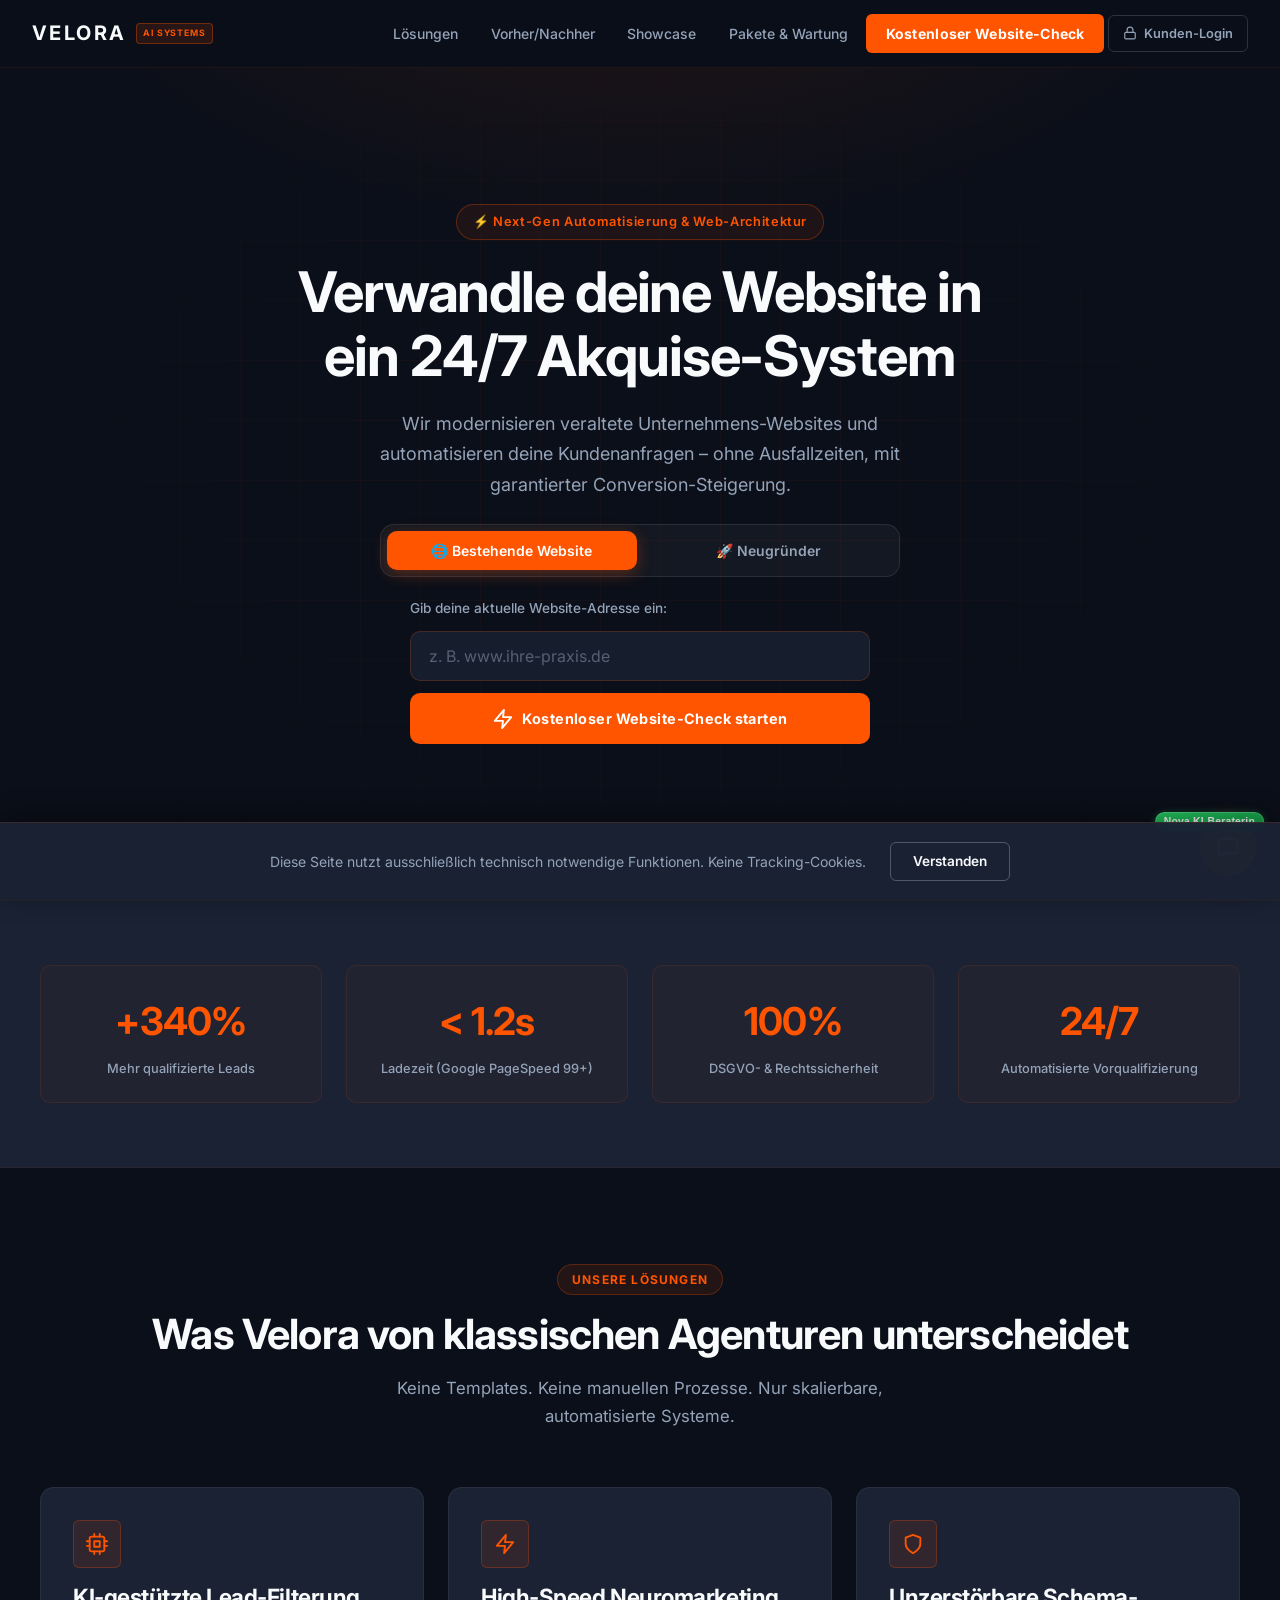
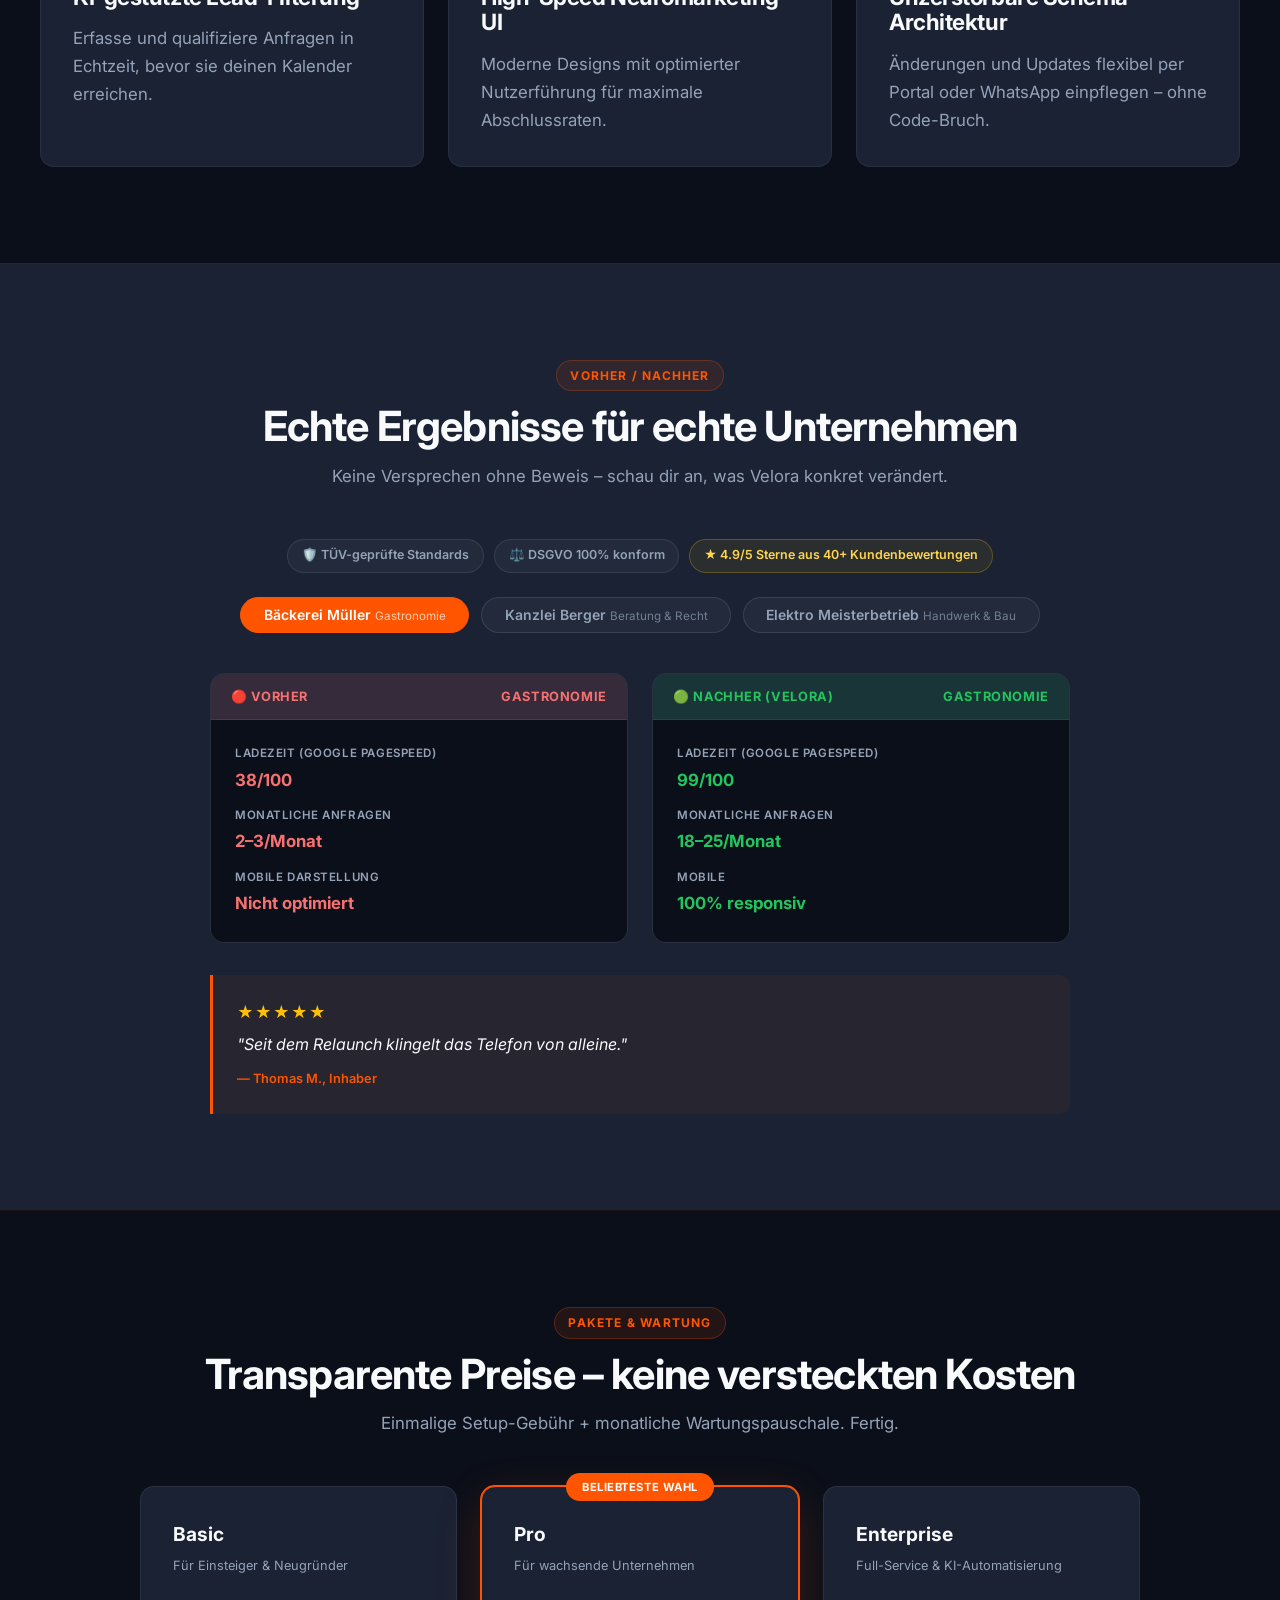
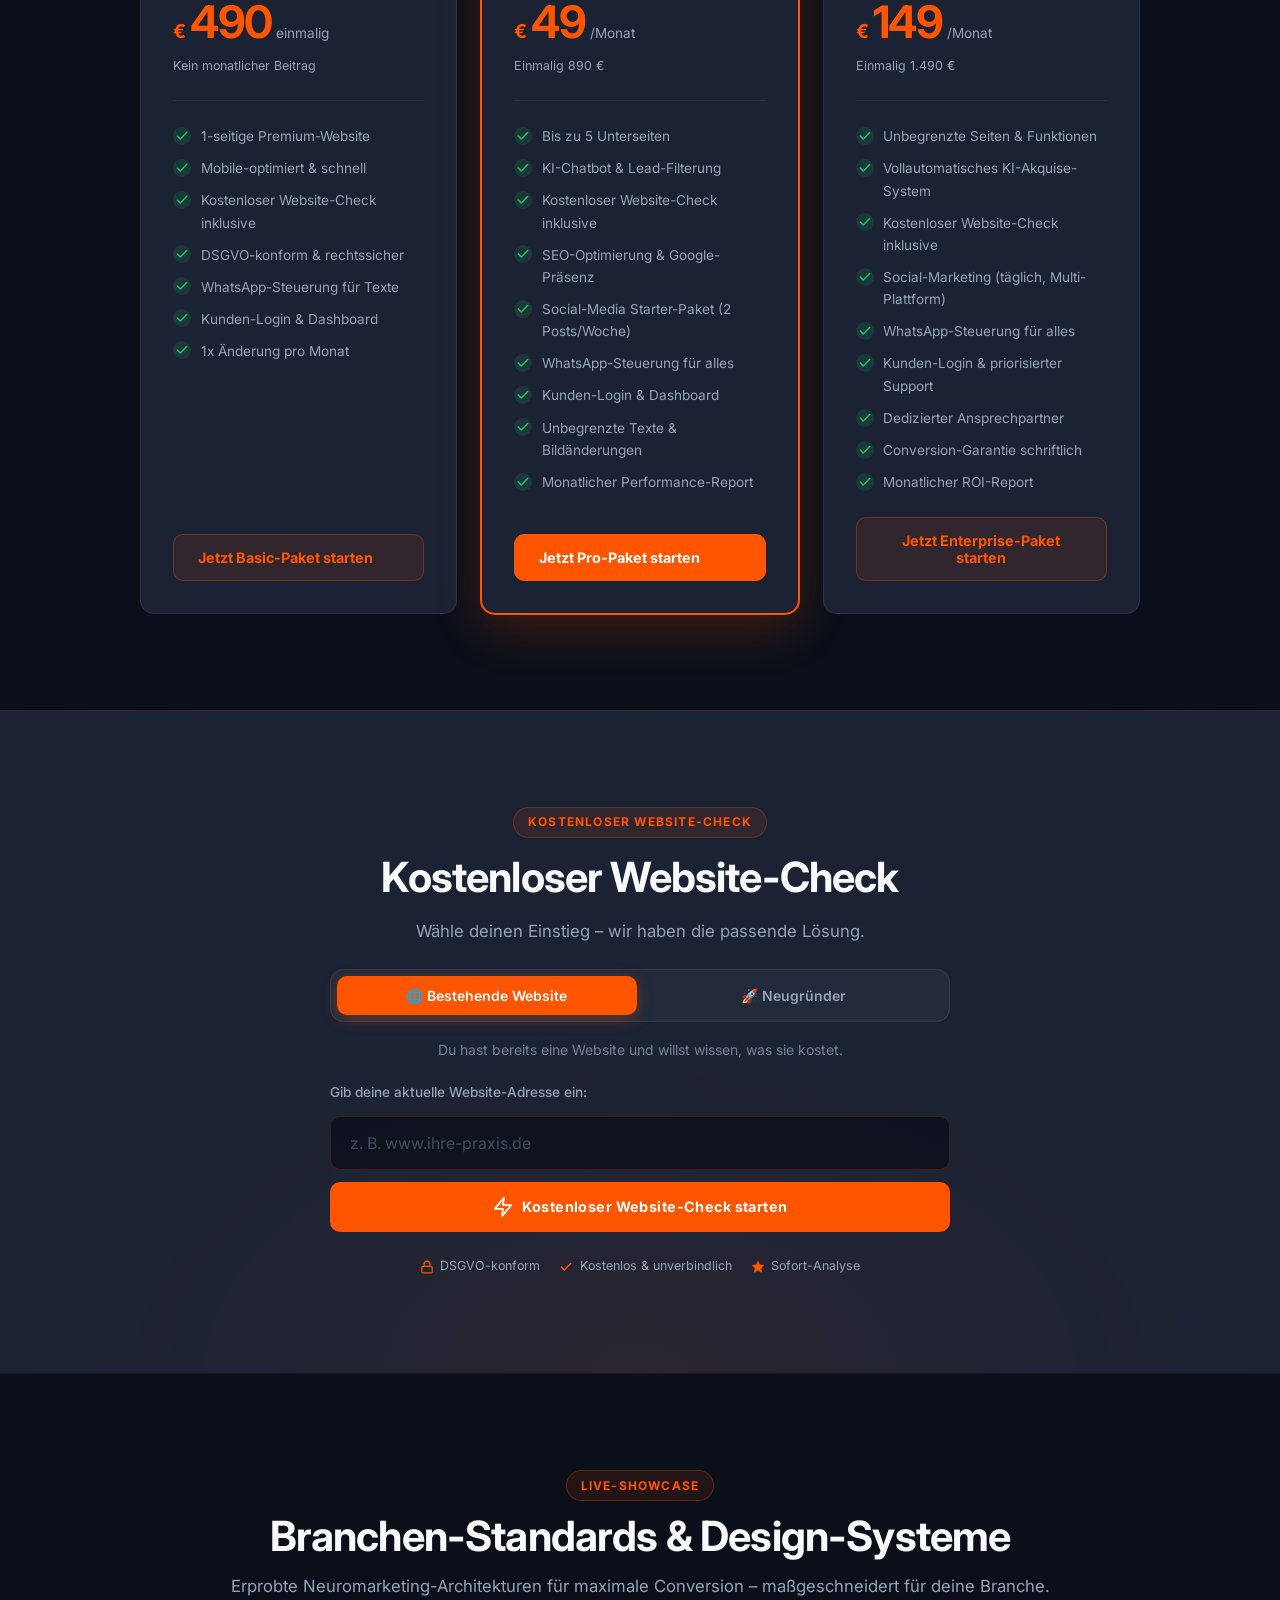
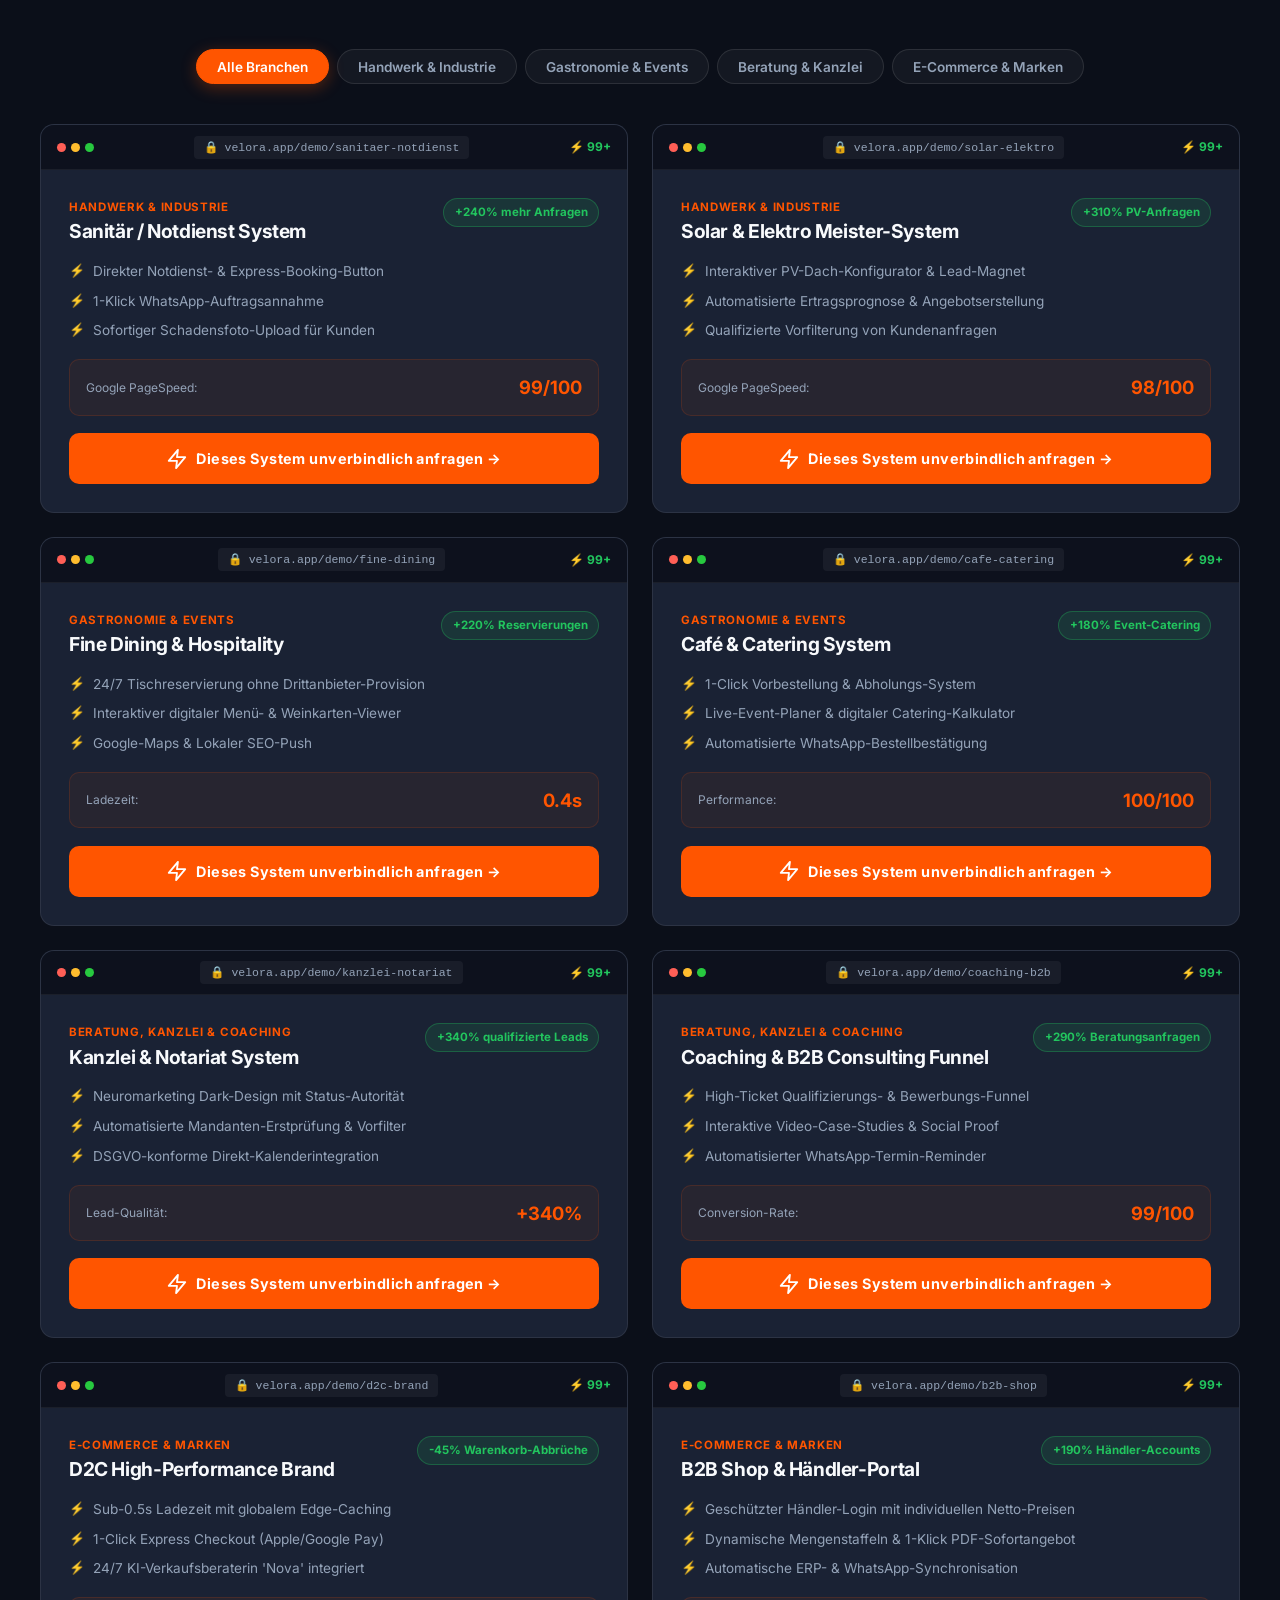
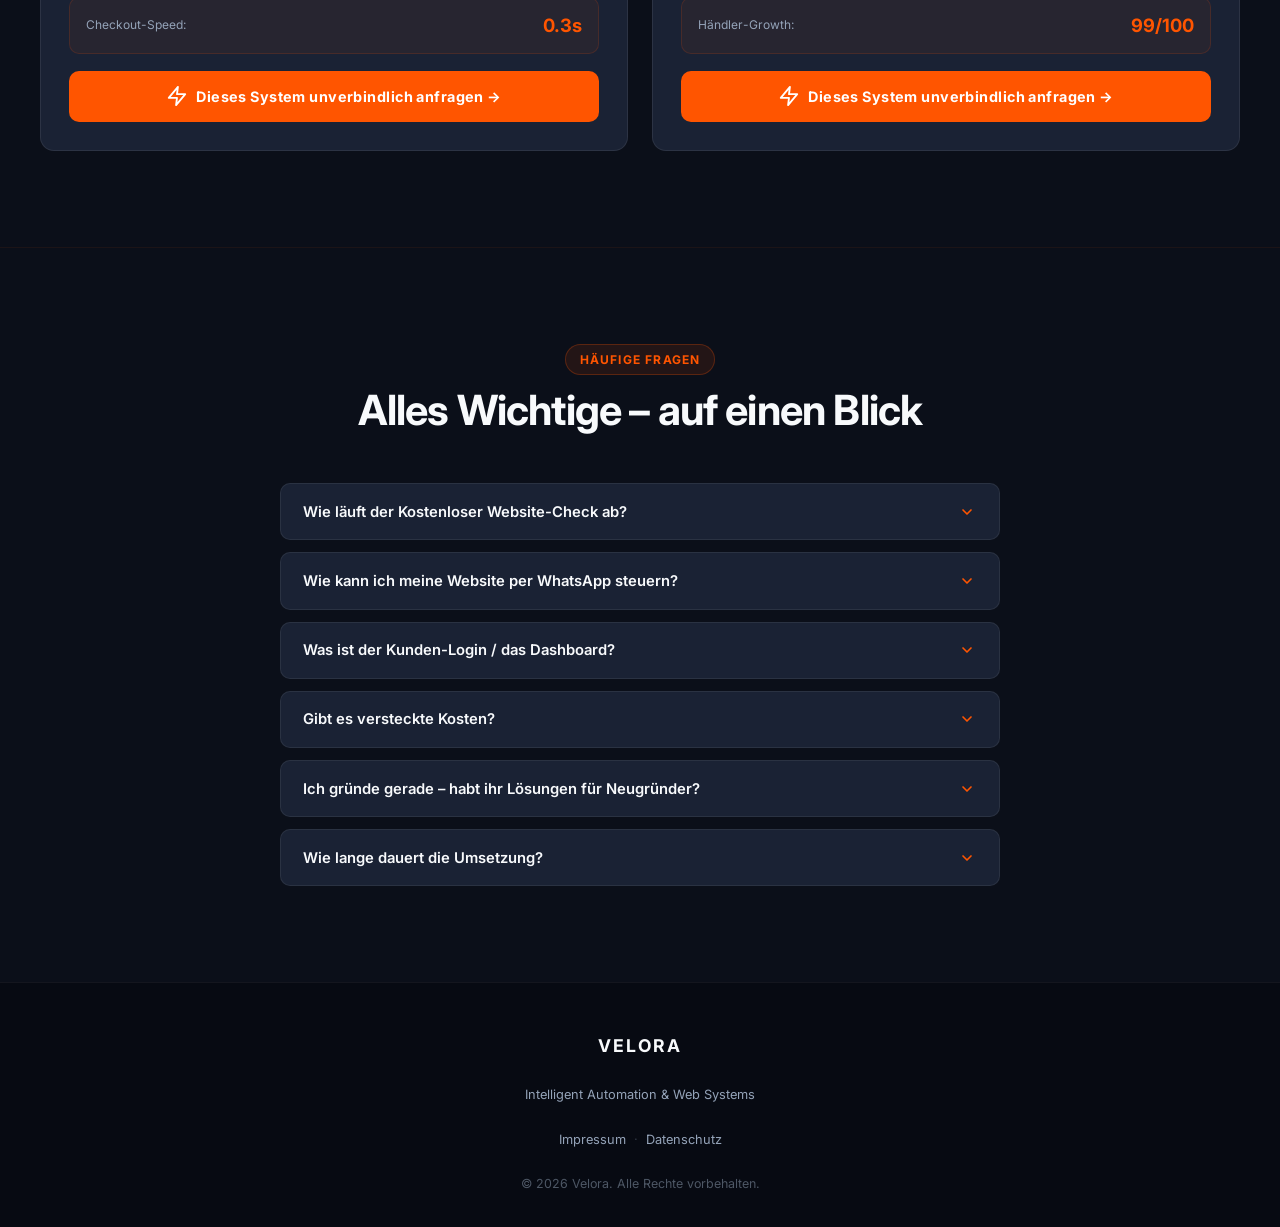
==== commit ee40e1b7: "UI: Floating CTA entfernt" ====
--- a/index.html
+++ b/index.html
@@ -1,20 +1,25 @@
 <!DOCTYPE html>
 <html lang="de">
+
 <head>
   <meta charset="UTF-8">
   <meta name="viewport" content="width=device-width, initial-scale=1.0">
   <title>Velora – Kostenloser Website-Check & KI-Webdesign-Agentur</title>
-  <meta name="description" content="Velora modernisiert Websites und automatisiert Kundenanfragen – mit KI-gestützter Lead-Filterung. Kostenloser Website-Check für Speed, Mobile & SEO.">
+  <meta name="description"
+    content="Velora modernisiert Websites und automatisiert Kundenanfragen – mit KI-gestützter Lead-Filterung. Kostenloser Website-Check für Speed, Mobile & SEO.">
   <meta name="robots" content="index, follow">
   <link rel="preconnect" href="https://fonts.googleapis.com">
   <link rel="preconnect" href="https://fonts.gstatic.com" crossorigin>
-  <link rel="preload" href="https://fonts.googleapis.com/css2?family=Inter:wght@300;400;500;600;700&display=swap" as="style">
-  <link href="https://fonts.googleapis.com/css2?family=Inter:wght@300;400;500;600;700&display=swap" rel="stylesheet" media="print" onload="this.media='all'">
+  <link rel="preload" href="https://fonts.googleapis.com/css2?family=Inter:wght@300;400;500;600;700&display=swap"
+    as="style">
+  <link href="https://fonts.googleapis.com/css2?family=Inter:wght@300;400;500;600;700&display=swap" rel="stylesheet"
+    media="print" onload="this.media='all'">
   <noscript>
     <link href="https://fonts.googleapis.com/css2?family=Inter:wght@300;400;500;600;700&display=swap" rel="stylesheet">
   </noscript>
   <link rel="stylesheet" href="style.css">
 </head>
+
 <body>
 
   <!-- SLOT 1: Navbar -->
@@ -50,20 +55,23 @@
   <footer id="slot-footer" role="contentinfo"></footer>
 
   <!-- High-Converting Express-Anfragemodal -->
-  <div id="inquiry-modal" class="inquiry-modal-overlay hidden" role="dialog" aria-modal="true" aria-labelledby="modal-headline">
+  <div id="inquiry-modal" class="inquiry-modal-overlay hidden" role="dialog" aria-modal="true"
+    aria-labelledby="modal-headline">
     <div class="inquiry-modal-dialog">
       <button id="modal-close-btn" class="modal-close-btn" aria-label="Modal schließen" type="button">✕</button>
-      
+
       <div class="modal-header">
         <span id="modal-pkg-badge" class="modal-pkg-badge">Ausgewählt: Pro Paket</span>
         <h3 id="modal-headline" class="modal-title">Kostenloses Strategiekonzept anfordern</h3>
-        <p class="modal-subtitle">Wir analysieren deine Anforderungen und erstellen einen 100% maßgeschneiderten Umsetzungsplan.</p>
+        <p class="modal-subtitle">Wir analysieren deine Anforderungen und erstellen einen 100% maßgeschneiderten
+          Umsetzungsplan.</p>
       </div>
 
       <form id="inquiry-form" class="modal-form" novalidate>
         <div class="modal-field">
           <label for="modal-name" class="modal-label">Dein Name oder Unternehmensname</label>
-          <input type="text" id="modal-name" name="name" class="modal-input" placeholder="z. B. Dr. Markus Weber" required autocomplete="name">
+          <input type="text" id="modal-name" name="name" class="modal-input" placeholder="z. B. Dr. Markus Weber"
+            required autocomplete="name">
         </div>
 
         <div class="modal-field">
@@ -73,13 +81,15 @@
           </label>
           <div class="modal-input-icon-wrap">
             <span class="modal-input-icon">📱</span>
-            <input type="tel" id="modal-phone" name="phone" class="modal-input with-icon" placeholder="z. B. +49 171 2345678" required autocomplete="tel">
+            <input type="tel" id="modal-phone" name="phone" class="modal-input with-icon"
+              placeholder="z. B. +49 171 2345678" required autocomplete="tel">
           </div>
         </div>
 
         <div class="modal-field">
           <label for="modal-email" class="modal-label">E-Mail-Adresse</label>
-          <input type="email" id="modal-email" name="email" class="modal-input" placeholder="z. B. weber@unternehmen.de" required autocomplete="email">
+          <input type="email" id="modal-email" name="email" class="modal-input" placeholder="z. B. weber@unternehmen.de"
+            required autocomplete="email">
         </div>
 
         <button type="submit" id="modal-submit-btn" class="btn-primary modal-submit-btn">
@@ -98,8 +108,10 @@
       <div id="modal-success-state" class="modal-success hidden" aria-live="polite">
         <div class="modal-success-icon">✅</div>
         <h4>Anfrage erfolgreich eingegangen!</h4>
-        <p id="modal-success-msg">Vielen Dank! Wir erstellen dein maßgeschneidertes Strategiekonzept und melden uns in weniger als 15 Minuten bei dir.</p>
-        <a id="modal-wa-direct-btn" href="#" target="_blank" rel="noopener noreferrer" class="btn-secondary modal-wa-btn">
+        <p id="modal-success-msg">Vielen Dank! Wir erstellen dein maßgeschneidertes Strategiekonzept und melden uns in
+          weniger als 15 Minuten bei dir.</p>
+        <a id="modal-wa-direct-btn" href="#" target="_blank" rel="noopener noreferrer"
+          class="btn-secondary modal-wa-btn">
           <span>💬 Direkt auf WhatsApp chatten</span>
         </a>
       </div>
@@ -112,16 +124,15 @@
     <button id="accept-cookies" class="btn-outline">Verstanden</button>
   </div>
 
-  <!-- Floating CTA -->
-  <a id="floating-cta" href="#check" class="floating-cta" aria-label="Kostenloser Website-Check starten">
-    <span class="floating-cta-pulse"></span>
-    Gratis Website-Check
-  </a>
+
 
   <!-- 24/7 Nova KI-Beraterin Chatbot Widget -->
   <div id="chatbot-widget" class="chatbot-widget" aria-label="Nova KI-Beraterin">
     <button id="chatbot-toggle" class="chatbot-toggle-btn" aria-expanded="false" aria-controls="chatbot-window">
-      <svg xmlns="http://www.w3.org/2000/svg" width="24" height="24" viewBox="0 0 24 24" fill="none" stroke="currentColor" stroke-width="2" stroke-linecap="round" stroke-linejoin="round" aria-hidden="true"><path d="M21 15a2 2 0 0 1-2 2H7l-4 4V5a2 2 0 0 1 2-2h14a2 2 0 0 1 2 2z"/></svg>
+      <svg xmlns="http://www.w3.org/2000/svg" width="24" height="24" viewBox="0 0 24 24" fill="none"
+        stroke="currentColor" stroke-width="2" stroke-linecap="round" stroke-linejoin="round" aria-hidden="true">
+        <path d="M21 15a2 2 0 0 1-2 2H7l-4 4V5a2 2 0 0 1 2-2h14a2 2 0 0 1 2 2z" />
+      </svg>
       <span class="chatbot-badge">Nova KI-Beraterin</span>
     </button>
     <div id="chatbot-window" class="chatbot-window hidden" role="dialog" aria-label="Nova KI-Beraterin Chat">
@@ -136,13 +147,16 @@
           <span class="chatbot-status">● Online – 24/7 KI-Beraterin</span>
         </div>
         <div style="display:flex;align-items:center;gap:0.5rem;">
-          <button id="chatbot-mute" class="chatbot-mute-btn" type="button" aria-label="Ton aus" title="Ton ein/aus">🔊</button>
-          <button id="chatbot-close" class="chatbot-close-btn" type="button" aria-label="Chat schließen" title="Chat schließen">✕</button>
+          <button id="chatbot-mute" class="chatbot-mute-btn" type="button" aria-label="Ton aus"
+            title="Ton ein/aus">🔊</button>
+          <button id="chatbot-close" class="chatbot-close-btn" type="button" aria-label="Chat schließen"
+            title="Chat schließen">✕</button>
         </div>
       </div>
       <div class="chatbot-body" id="chatbot-messages">
         <div class="chat-msg bot">
-          <p>Hallo! Ich bin <strong>Nova</strong>, deine KI-Beraterin von Velora. Ich helfe dir bei Fragen zu Preisen, Website-Check, WhatsApp-Steuerung und mehr. Wie kann ich dir helfen?</p>
+          <p>Hallo! Ich bin <strong>Nova</strong>, deine KI-Beraterin von Velora. Ich helfe dir bei Fragen zu Preisen,
+            Website-Check, WhatsApp-Steuerung und mehr. Wie kann ich dir helfen?</p>
         </div>
         <div class="chatbot-quick-btns">
           <button class="quick-btn" data-query="Preise">💶 Preise</button>
@@ -155,7 +169,11 @@
         <label for="chatbot-input" class="visually-hidden">Deine Nachricht</label>
         <input type="text" id="chatbot-input" placeholder="Frage eingeben..." autocomplete="off" maxlength="300">
         <button id="chatbot-send" aria-label="Senden">
-          <svg xmlns="http://www.w3.org/2000/svg" width="16" height="16" viewBox="0 0 24 24" fill="none" stroke="currentColor" stroke-width="2.5" stroke-linecap="round" stroke-linejoin="round" aria-hidden="true"><line x1="22" y1="2" x2="11" y2="13"/><polygon points="22 2 15 22 11 13 2 9 22 2"/></svg>
+          <svg xmlns="http://www.w3.org/2000/svg" width="16" height="16" viewBox="0 0 24 24" fill="none"
+            stroke="currentColor" stroke-width="2.5" stroke-linecap="round" stroke-linejoin="round" aria-hidden="true">
+            <line x1="22" y1="2" x2="11" y2="13" />
+            <polygon points="22 2 15 22 11 13 2 9 22 2" />
+          </svg>
           Senden
         </button>
       </div>
@@ -164,4 +182,5 @@
 
   <script src="script.js" defer></script>
 </body>
-</html>
+
+</html>
--- a/style.css
+++ b/style.css
@@ -3137,3 +3137,5 @@
     transition-duration: 0.01ms !important;
   }
 }
+
+#chatbot-toggle { position: fixed !important; bottom: 24px !important; right: 24px !important; z-index: 10000 !important; } .floating-cta, #floating-cta, a.floating-cta { position: fixed !important; bottom: 24px !important; right: 230px !important; z-index: 9999 !important; }
